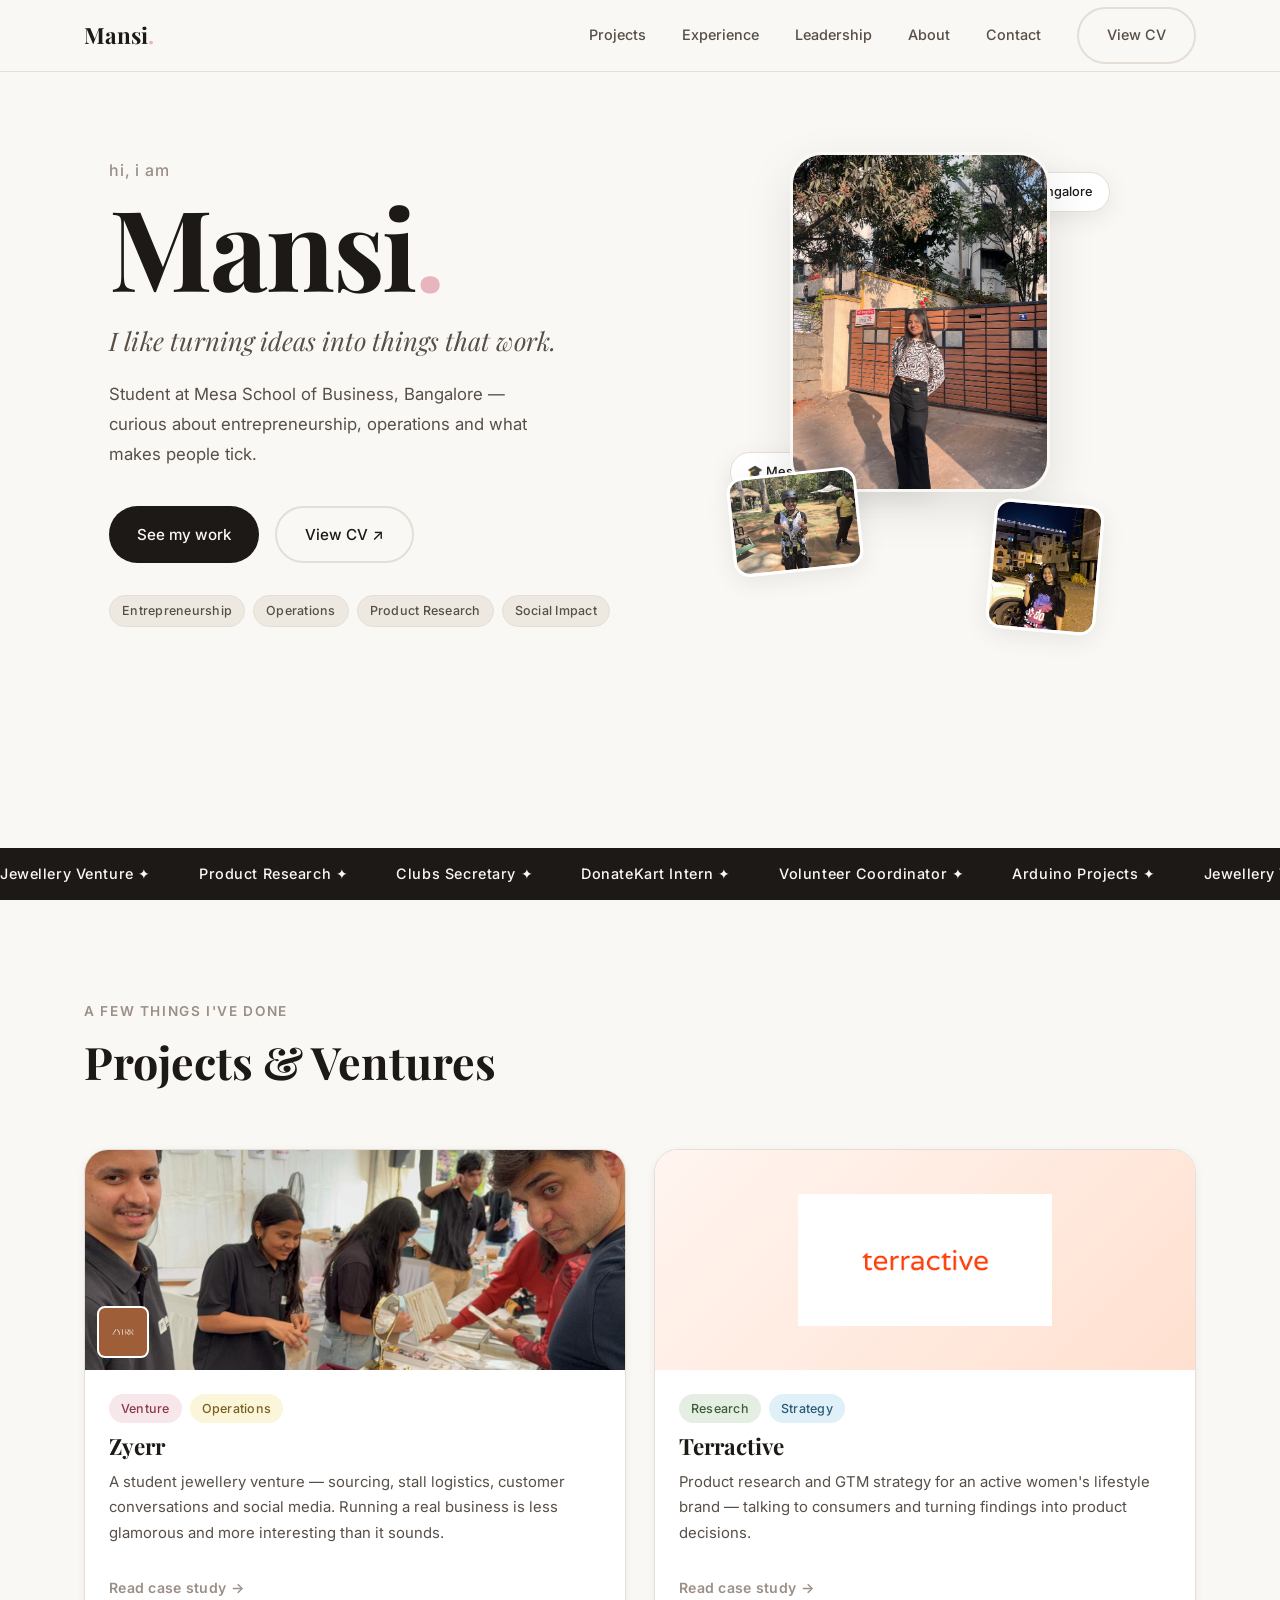
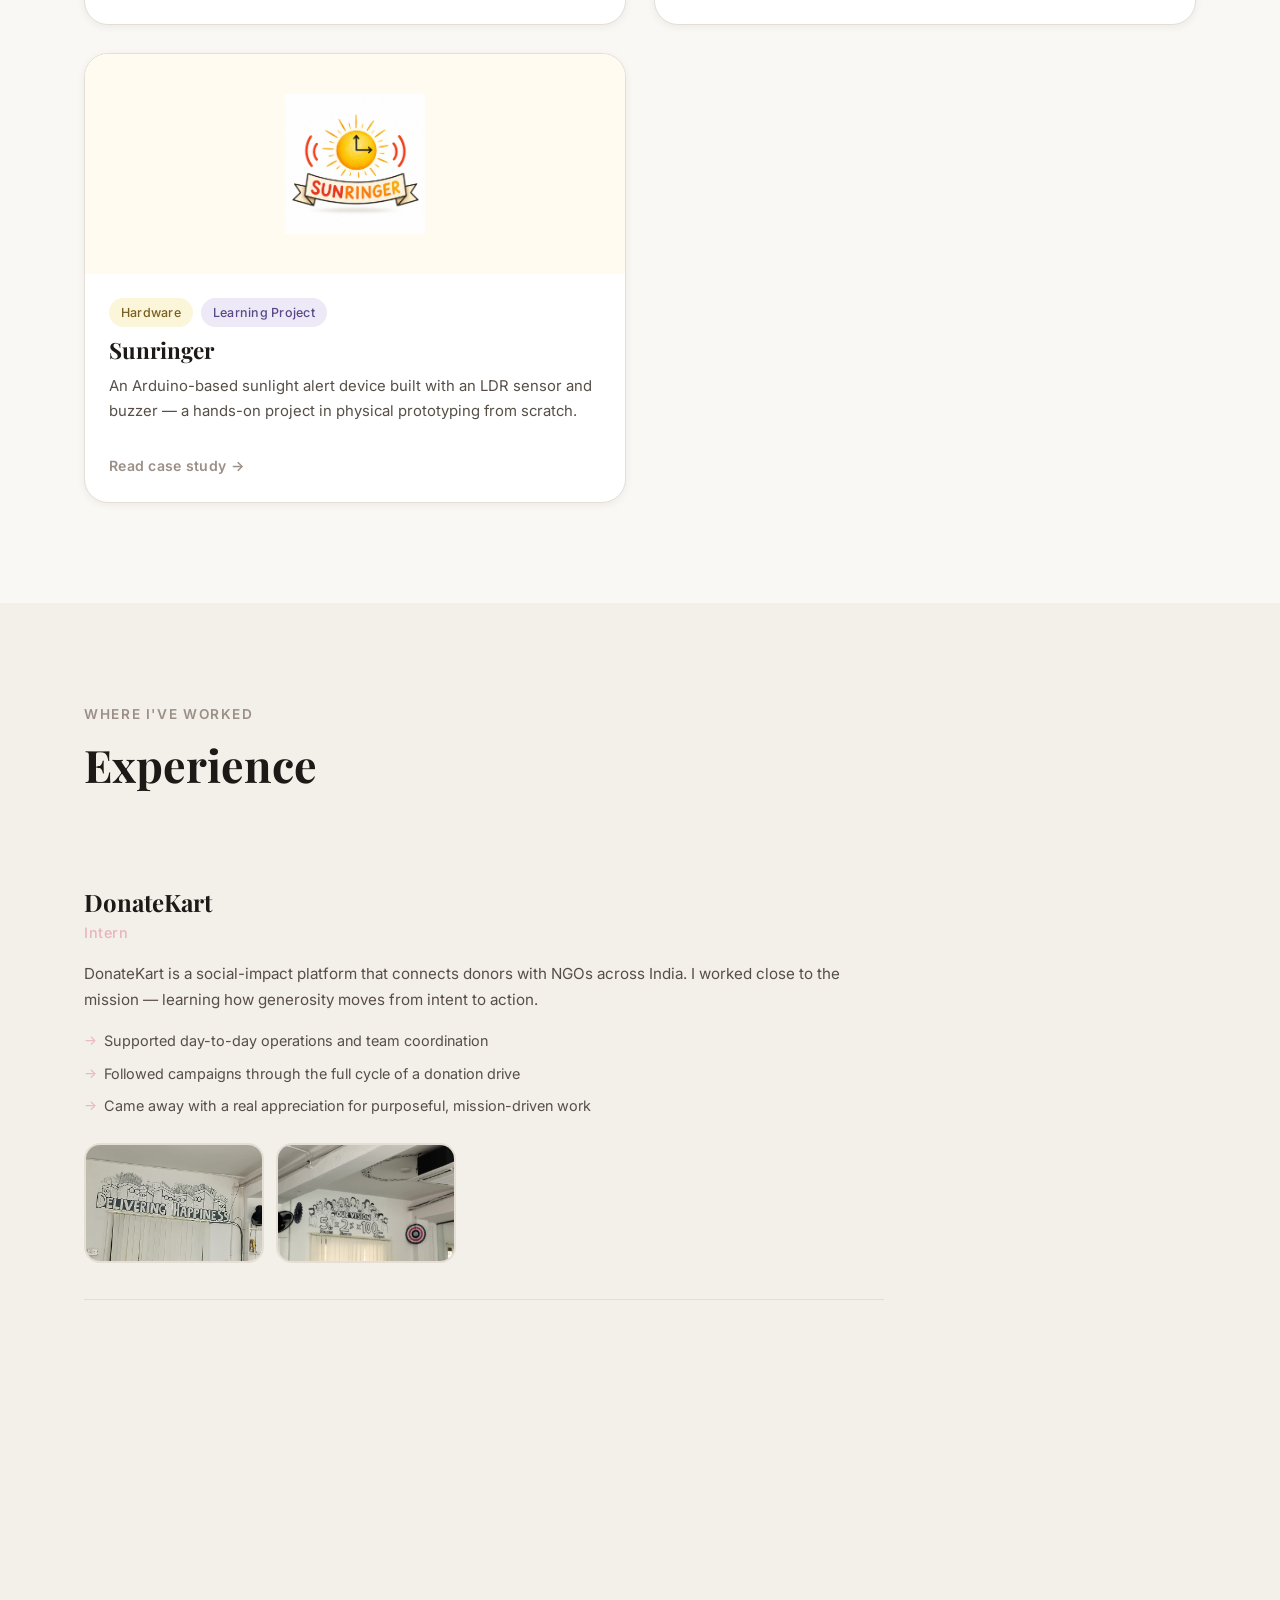
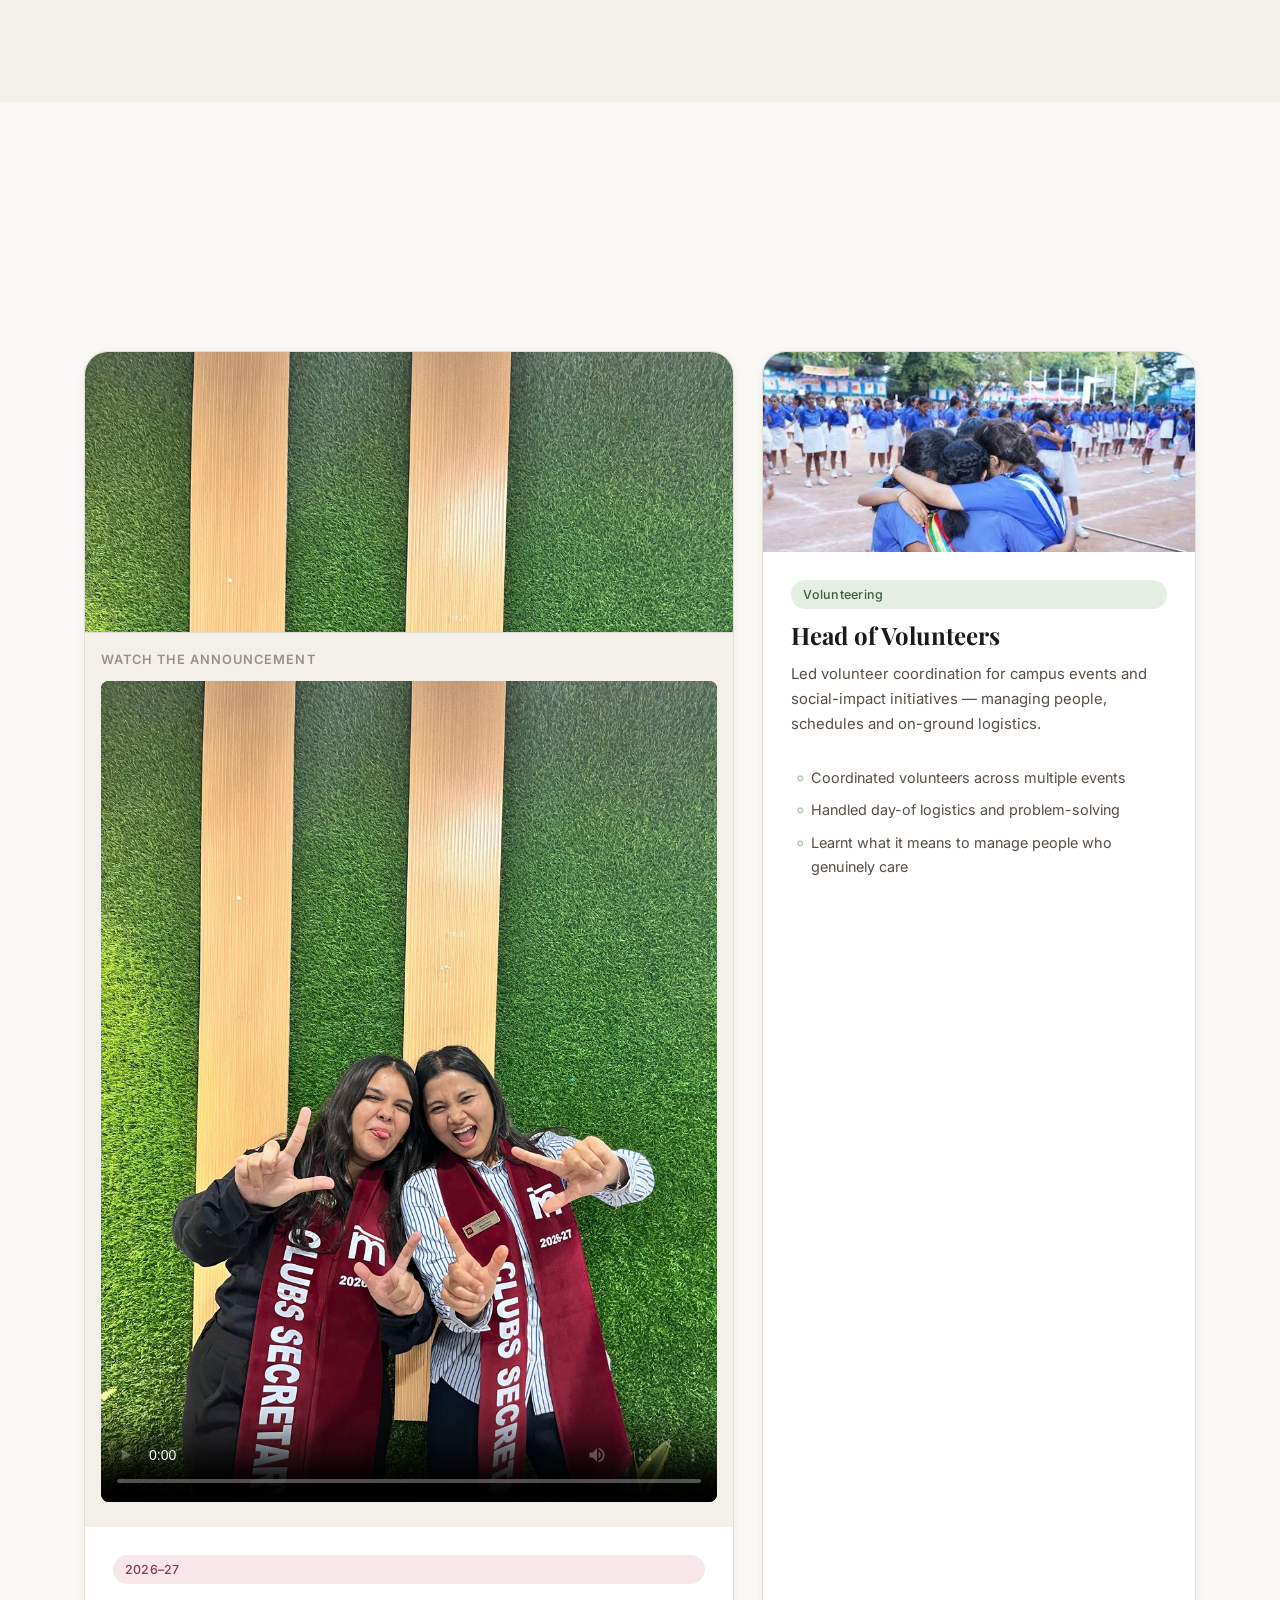
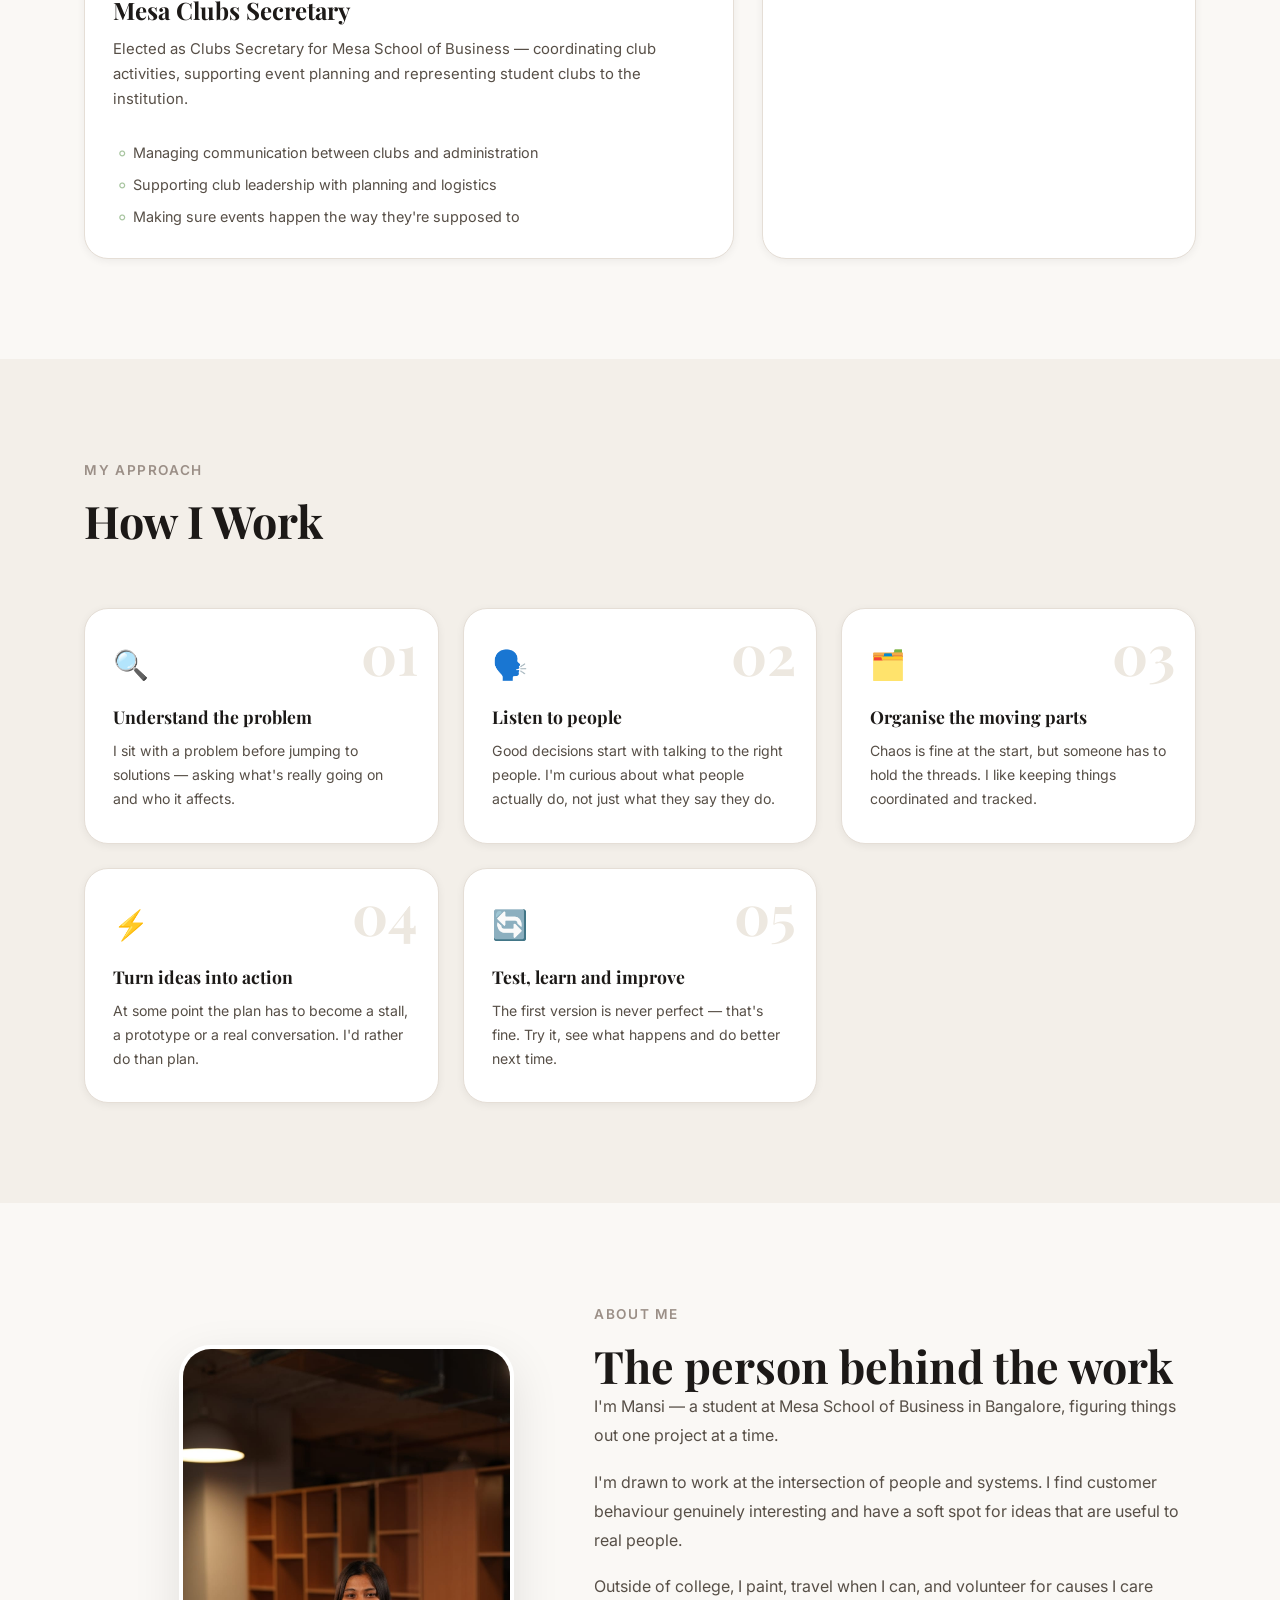
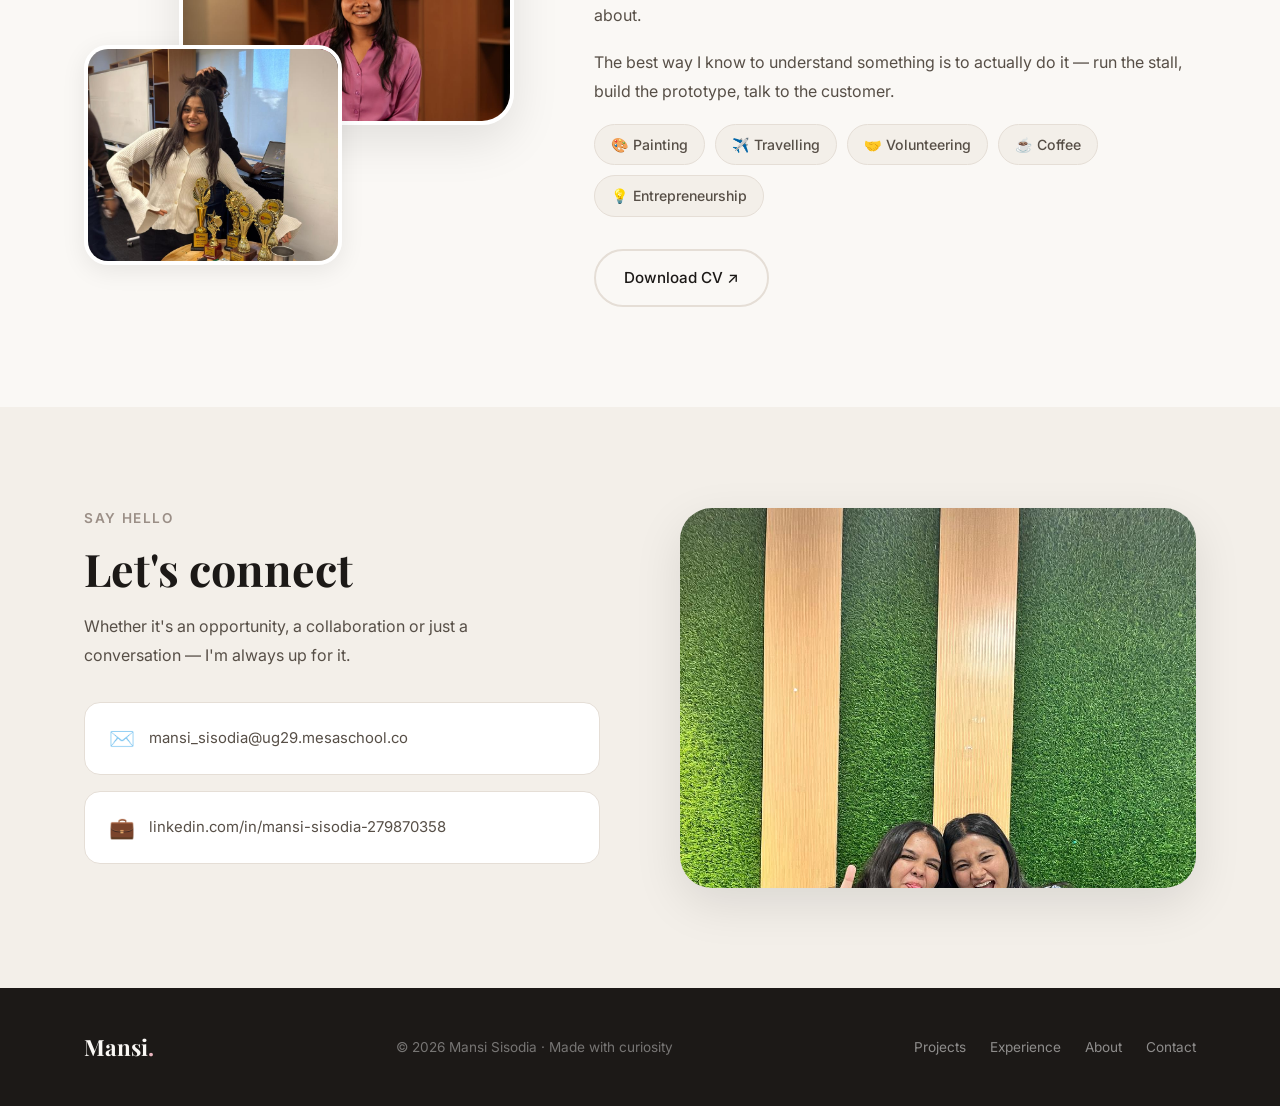
==== index.html @ 528bcb90 "Add files via upload" ====
<!DOCTYPE html>
<html lang="en">
<head>
  <meta charset="UTF-8" />
  <meta name="viewport" content="width=device-width, initial-scale=1.0" />
  <title>Mansi Sisodia — Portfolio</title>
  <meta name="description" content="Mansi Sisodia — student at MESA School of Business, Bangalore. Entrepreneurship, operations, people and learning by doing." />
  <link rel="preconnect" href="https://fonts.googleapis.com" />
  <link rel="preconnect" href="https://fonts.gstatic.com" crossorigin />
  <link href="https://fonts.googleapis.com/css2?family=Playfair+Display:ital,wght@0,400;0,600;0,700;1,400&family=Inter:wght@300;400;500;600&display=swap" rel="stylesheet" />
  <link rel="stylesheet" href="style.css" />
</head>
<body>

  <!-- ── NAV ── -->
  <header class="nav" id="nav">
    <div class="nav-inner">
      <a href="index.html" class="nav-logo">Mansi<span>.</span></a>
      <nav class="nav-links" id="navLinks">
        <a href="#projects">Projects</a>
        <a href="#experience">Experience</a>
        <a href="#leadership">Leadership</a>
        <a href="#about">About</a>
        <a href="#contact">Contact</a>
        <a href="cv/Mansi Sisodia_CV Final.pdf" target="_blank" class="btn btn-outline btn-sm-outline">View CV</a>
      </nav>
      <button class="hamburger" id="hamburger" aria-label="Toggle menu">
        <span></span><span></span><span></span>
      </button>
    </div>
  </header>

  <!-- ── HERO ── -->
  <section class="hero" id="home">
    <div class="hero-content">
      <div class="hero-text reveal">
        <p class="hero-greeting">hi, i am</p>
        <h1 class="hero-name">Mansi<span class="dot">.</span></h1>
        <p class="hero-tagline">I like turning ideas into things that work.</p>
        <p class="hero-intro">
          Student at Mesa School of Business, Bangalore — curious about entrepreneurship,
          operations and what makes people tick.
        </p>
        <div class="hero-cta">
          <a href="#projects" class="btn btn-primary">See my work</a>
          <a href="cv/Mansi Sisodia_CV Final.pdf" target="_blank" class="btn btn-outline">View CV ↗</a>
        </div>
        <div class="hero-tags">
          <span class="tag">Entrepreneurship</span>
          <span class="tag">Operations</span>
          <span class="tag">Product Research</span>
          <span class="tag">Social Impact</span>
        </div>
      </div>
      <div class="hero-visual reveal reveal-delay-1">
        <div class="hero-photo-cluster">
          <div class="photo-badge photo-badge-1">
            <span>📍</span> Bangalore
          </div>
          <div class="photo-badge photo-badge-2">
            <span>🎓</span> Mesa School of Business
          </div>
          <div class="photo-main">
            <img src="photos/WhatsApp Image 2026-10-23 at 06.08.39.jpeg" alt="Mansi Sisodia" />
          </div>
          <div class="photo-float photo-float-1">
            <img src="photos/myself 2.jpeg" alt="Mansi at an adventure activity" />
          </div>
          <div class="photo-float photo-float-2">
            <img src="photos/myself 3.jpeg" alt="Mansi" />
          </div>
        </div>
      </div>
    </div>

    <!-- scrolling ticker -->
    <div class="ticker-wrap">
      <div class="ticker">
        <span>Jewellery Venture ✦</span>
        <span>Product Research ✦</span>
        <span>Clubs Secretary ✦</span>
        <span>DonateKart Intern ✦</span>
        <span>Volunteer Coordinator ✦</span>
        <span>Arduino Projects ✦</span>
        <span>Jewellery Venture ✦</span>
        <span>Product Research ✦</span>
        <span>Clubs Secretary ✦</span>
        <span>DonateKart Intern ✦</span>
        <span>Volunteer Coordinator ✦</span>
        <span>Arduino Projects ✦</span>
      </div>
    </div>
  </section>

  <!-- ── PROJECTS ── -->
  <section class="section" id="projects">
    <div class="container">
      <div class="section-header reveal">
        <p class="section-label">a few things i've done</p>
        <h2 class="section-title">Projects & Ventures</h2>
      </div>

      <div class="projects-grid">

        <!-- Zyerr -->
        <a href="zyerr.html" class="project-card reveal" id="card-zyerr">
          <div class="project-card-image">
            <img src="photos/Zyerr 2.jpeg" alt="Customer browsing jewellery at the Zyerr stall" />
            <div class="project-logo">
              <img src="photos/Zyerr logo.jpeg" alt="Zyerr logo" />
            </div>
          </div>
          <div class="project-card-body">
            <div class="project-tag-row">
              <span class="tag tag-pink">Venture</span>
              <span class="tag tag-yellow">Operations</span>
            </div>
            <h3>Zyerr</h3>
            <p>A student jewellery venture — sourcing, stall logistics, customer conversations and social media. Running a real business is less glamorous and more interesting than it sounds.</p>
            <span class="project-link">Read case study →</span>
          </div>
        </a>

        <!-- Terractive -->
        <a href="terractive.html" class="project-card reveal reveal-delay-1" id="card-terractive">
          <div class="project-card-image project-card-image--color" style="background: linear-gradient(135deg, #fff5f0 0%, #ffe0d0 100%); display:flex; align-items:center; justify-content:center;">
            <img src="photos/terractive logo.png" alt="Terractive logo" style="object-fit:contain; padding:24px; max-height:180px;" />
          </div>
          <div class="project-card-body">
            <div class="project-tag-row">
              <span class="tag tag-green">Research</span>
              <span class="tag tag-blue">Strategy</span>
            </div>
            <h3>Terractive</h3>
            <p>Product research and GTM strategy for an active women's lifestyle brand — talking to consumers and turning findings into product decisions.</p>
            <span class="project-link">Read case study →</span>
          </div>
        </a>

        <!-- Sunringer -->
        <a href="sunringer.html" class="project-card reveal reveal-delay-2" id="card-sunringer">
          <div class="project-card-image" style="background:#fffbf0; display:flex; align-items:center; justify-content:center;">
            <img src="photos/sunringer 1.jpeg" alt="Sunringer logo" style="object-fit:contain; padding:20px; max-height:180px;" />
          </div>
          <div class="project-card-body">
            <div class="project-tag-row">
              <span class="tag tag-yellow">Hardware</span>
              <span class="tag tag-lavender">Learning Project</span>
            </div>
            <h3>Sunringer</h3>
            <p>An Arduino-based sunlight alert device built with an LDR sensor and buzzer — a hands-on project in physical prototyping from scratch.</p>
            <span class="project-link">Read case study →</span>
          </div>
        </a>

        <!-- Blue Tokai (hidden) -->
        <a href="bluetokai.html" class="project-card reveal reveal-delay-1" id="card-bluetokai" style="display:none;">
          <div class="project-card-image project-card-image--color" style="background: linear-gradient(135deg, #fdf6e3 0%, #e8d5b7 100%);">
            <div class="placeholder-visual">
              <div class="placeholder-icon">☕</div>
              <p>Blue Tokai</p>
            </div>
          </div>
          <div class="project-card-body">
            <div class="project-tag-row">
              <span class="tag tag-brown">Brand Research</span>
              <span class="tag tag-green">Wellness</span>
            </div>
            <h3>Blue Tokai</h3>
            <p>Consumer research exploring the intersection of fitness, wellness and coffee culture.</p>
            <span class="project-link">Read case study →</span>
          </div>
        </a>

      </div>
    </div>
  </section>

  <!-- ── EXPERIENCE ── -->
  <section class="section section-alt" id="experience">
    <div class="container">
      <div class="section-header reveal">
        <p class="section-label">where i've worked</p>
        <h2 class="section-title">Experience</h2>
      </div>

      <div class="experience-layout">
        <div class="experience-list">

          <!-- DonateKart -->
          <div class="exp-item reveal" id="exp-donatekart">
            <div class="exp-header">
              <div class="exp-org-info">
                <h3 class="exp-org">DonateKart</h3>
                <p class="exp-role">Intern</p>
              </div>
            </div>
            <div class="exp-body">
              <p>DonateKart is a social-impact platform that connects donors with NGOs across India. I worked close to the mission — learning how generosity moves from intent to action.</p>
              <ul class="exp-points">
                <li>Supported day-to-day operations and team coordination</li>
                <li>Followed campaigns through the full cycle of a donation drive</li>
                <li>Came away with a real appreciation for purposeful, mission-driven work</li>
              </ul>
            </div>
            <div class="exp-photos">
              <img src="photos/Doante kart 1.jpeg" alt="DonateKart office" />
              <img src="photos/Doante kart 2.jpeg" alt="DonateKart internship" />
            </div>
          </div>

          <!-- Anandhi / Volunteer -->
          <div class="exp-item reveal reveal-delay-1" id="exp-anandhi">
            <div class="exp-header">
              <div class="exp-org-info">
                <h3 class="exp-org">Anandhi School</h3>
                <p class="exp-role">Volunteer</p>
              </div>
            </div>
            <div class="exp-body">
              <p>Volunteered at a school working directly with children — running activities, building connections and seeing what community impact looks like on the ground.</p>
              <ul class="exp-points">
                <li>Ran hands-on activities and coordinated with students</li>
                <li>Practiced empathy and communication in a real setting</li>
                <li>Deepened my interest in social-impact work</li>
              </ul>
            </div>
          </div>

        </div>
      </div>
    </div>
  </section>

  <!-- ── LEADERSHIP ── -->
  <section class="section" id="leadership">
    <div class="container">
      <div class="section-header reveal">
        <p class="section-label">on campus</p>
        <h2 class="section-title">Leadership</h2>
      </div>

      <div class="leadership-grid">

        <!-- Clubs Secretary -->
        <div class="leadership-card leadership-card--featured reveal">
          <div class="leadership-card-media">
            <img src="photos/Club Secretary.jpeg" alt="Mansi wearing MESA Clubs Secretary 2026-27 sash" />
            <div class="leadership-video-wrap">
              <p class="leadership-video-label">Watch the announcement</p>
              <video controls poster="photos/Club Secretary.jpeg" id="clubSecretaryVideo">
                <source src="videos/club secretary.mp4" type="video/mp4" />
                Your browser does not support video playback.
              </video>
            </div>
          </div>
          <div class="leadership-card-body">
            <span class="tag tag-pink">2026–27</span>
            <h3>Mesa Clubs Secretary</h3>
            <p>Elected as Clubs Secretary for Mesa School of Business — coordinating club activities, supporting event planning and representing student clubs to the institution.</p>
            <ul class="leadership-points">
              <li>Managing communication between clubs and administration</li>
              <li>Supporting club leadership with planning and logistics</li>
              <li>Making sure events happen the way they're supposed to</li>
            </ul>
          </div>
        </div>

        <!-- Head of Volunteers -->
        <div class="leadership-card reveal reveal-delay-1">
          <div class="leadership-card-media leadership-card-media--small">
            <img src="photos/bghs.jpg" alt="School volunteer event" />
          </div>
          <div class="leadership-card-body">
            <span class="tag tag-green">Volunteering</span>
            <h3>Head of Volunteers</h3>
            <p>Led volunteer coordination for campus events and social-impact initiatives — managing people, schedules and on-ground logistics.</p>
            <ul class="leadership-points">
              <li>Coordinated volunteers across multiple events</li>
              <li>Handled day-of logistics and problem-solving</li>
              <li>Learnt what it means to manage people who genuinely care</li>
            </ul>
          </div>
        </div>

      </div>
    </div>
  </section>

  <!-- ── HOW I WORK ── -->
  <section class="section section-alt" id="how-i-work">
    <div class="container">
      <div class="section-header reveal">
        <p class="section-label">my approach</p>
        <h2 class="section-title">How I Work</h2>
      </div>

      <div class="how-grid">
        <div class="how-card reveal">
          <div class="how-number">01</div>
          <div class="how-icon">🔍</div>
          <h4>Understand the problem</h4>
          <p>I sit with a problem before jumping to solutions — asking what's really going on and who it affects.</p>
        </div>
        <div class="how-card reveal reveal-delay-1">
          <div class="how-number">02</div>
          <div class="how-icon">🗣️</div>
          <h4>Listen to people</h4>
          <p>Good decisions start with talking to the right people. I'm curious about what people actually do, not just what they say they do.</p>
        </div>
        <div class="how-card reveal reveal-delay-2">
          <div class="how-number">03</div>
          <div class="how-icon">🗂️</div>
          <h4>Organise the moving parts</h4>
          <p>Chaos is fine at the start, but someone has to hold the threads. I like keeping things coordinated and tracked.</p>
        </div>
        <div class="how-card reveal reveal-delay-1">
          <div class="how-number">04</div>
          <div class="how-icon">⚡</div>
          <h4>Turn ideas into action</h4>
          <p>At some point the plan has to become a stall, a prototype or a real conversation. I'd rather do than plan.</p>
        </div>
        <div class="how-card reveal reveal-delay-2">
          <div class="how-number">05</div>
          <div class="how-icon">🔄</div>
          <h4>Test, learn and improve</h4>
          <p>The first version is never perfect — that's fine. Try it, see what happens and do better next time.</p>
        </div>
      </div>
    </div>
  </section>

  <!-- ── ABOUT ── -->
  <section class="section" id="about">
    <div class="container">
      <div class="about-layout">
        <div class="about-photo-col reveal">
          <div class="about-photo-stack">
            <img src="photos/last photo.jpeg" alt="Mansi Sisodia" class="about-photo-main" />
            <img src="photos/behind the  work.jpeg" alt="Mansi with awards" class="about-photo-secondary" />
          </div>
        </div>
        <div class="about-text-col reveal reveal-delay-1">
          <p class="section-label">about me</p>
          <h2 class="section-title">The person behind the work</h2>
          <div class="about-body">
            <p>
              I'm Mansi — a student at Mesa School of Business in Bangalore, figuring things out one project at a time.
            </p>
            <p>
              I'm drawn to work at the intersection of people and systems. I find customer behaviour genuinely interesting and have a soft spot for ideas that are useful to real people.
            </p>
            <p>
              Outside of college, I paint, travel when I can, and volunteer for causes I care about.
            </p>
            <p>
              The best way I know to understand something is to actually do it — run the stall, build the prototype, talk to the customer.
            </p>
          </div>
          <div class="about-interests">
            <span class="interest-chip">🎨 Painting</span>
            <span class="interest-chip">✈️ Travelling</span>
            <span class="interest-chip">🤝 Volunteering</span>
            <span class="interest-chip">☕ Coffee</span>
            <span class="interest-chip">💡 Entrepreneurship</span>
          </div>
          <a href="cv/Mansi Sisodia_CV Final.pdf" target="_blank" class="btn btn-outline" style="margin-top:2rem;">Download CV ↗</a>
        </div>
      </div>
    </div>
  </section>

  <!-- ── CONTACT ── -->
  <section class="section section-alt" id="contact">
    <div class="container">
      <div class="contact-layout reveal">
        <div class="contact-text">
          <p class="section-label">say hello</p>
          <h2 class="section-title">Let's connect</h2>
          <p class="contact-desc">
            Whether it's an opportunity, a collaboration or just a conversation — I'm always up for it.
          </p>
          <div class="contact-links">
            <a href="mailto:mansi_sisodia@ug29.mesaschool.co" class="contact-link" id="contact-email">
              <span class="contact-link-icon">✉️</span>
              <span>mansi_sisodia@ug29.mesaschool.co</span>
            </a>
            <a href="https://www.linkedin.com/in/mansi-sisodia-279870358" target="_blank" class="contact-link" id="contact-linkedin">
              <span class="contact-link-icon">💼</span>
              <span>linkedin.com/in/mansi-sisodia-279870358</span>
            </a>
          </div>
        </div>
        <div class="contact-photo">
          <img src="photos/Club Secretary.jpeg" alt="Mansi — Mesa Clubs Secretary" />
        </div>
      </div>
    </div>
  </section>

  <!-- ── FOOTER ── -->
  <footer class="footer">
    <div class="container">
      <div class="footer-inner">
        <a href="#home" class="nav-logo">Mansi<span>.</span></a>
        <p class="footer-copy">© 2026 Mansi Sisodia · Made with curiosity</p>
        <nav class="footer-nav">
          <a href="#projects">Projects</a>
          <a href="#experience">Experience</a>
          <a href="#about">About</a>
          <a href="#contact">Contact</a>
        </nav>
      </div>
    </div>
  </footer>

  <script src="script.js"></script>
</body>
</html>
---- style.css ----
/* ──────────────────────────────────────────────
   MANSI SISODIA — PORTFOLIO
   Global Styles + Design System
   ────────────────────────────────────────────── */

/* Google Fonts: Playfair Display + Inter */
@import url('https://fonts.googleapis.com/css2?family=Playfair+Display:ital,wght@0,400;0,600;0,700;1,400&family=Inter:wght@300;400;500;600&display=swap');

/* ── DESIGN TOKENS ── */
:root {
  --ivory:        #FAF8F5;
  --ivory-dark:   #F3EFE9;
  --ivory-mid:    #EDE8E0;
  --pink:         #E8B4BE;
  --pink-light:   #F7E6EA;
  --lavender:     #C7BADD;
  --lavender-light: #EDE9F6;
  --yellow:       #E8D48B;
  --yellow-light: #FBF5D9;
  --sage:         #A8C5A0;
  --sage-light:   #E4EEE3;
  --powder:       #A8C8DD;
  --powder-light: #DFF0F8;
  --brown:        #B5896A;
  --brown-light:  #F0E4D8;

  --text-primary:  #1C1917;
  --text-secondary:#574F47;
  --text-muted:    #9B8F87;
  --border:        #E5DED6;

  --shadow-sm: 0 2px 8px rgba(0,0,0,0.06);
  --shadow-md: 0 6px 24px rgba(0,0,0,0.08);
  --shadow-lg: 0 16px 48px rgba(0,0,0,0.10);

  --radius-sm: 8px;
  --radius-md: 16px;
  --radius-lg: 24px;
  --radius-xl: 32px;

  --transition: 0.3s cubic-bezier(0.4, 0, 0.2, 1);
  --nav-height: 72px;
}

/* ── RESET ── */
*, *::before, *::after { box-sizing: border-box; margin: 0; padding: 0; }

html {
  scroll-behavior: smooth;
  font-size: 16px;
}

body {
  font-family: 'Inter', -apple-system, BlinkMacSystemFont, sans-serif;
  background: var(--ivory);
  color: var(--text-primary);
  line-height: 1.7;
  overflow-x: hidden;
}

img {
  display: block;
  max-width: 100%;
  height: auto;
}

a { text-decoration: none; color: inherit; }
ul { list-style: none; }

/* ── TYPOGRAPHY ── */
h1, h2, h3, h4 {
  font-family: 'Playfair Display', Georgia, serif;
  line-height: 1.2;
  font-weight: 700;
}

h1 { font-size: clamp(2.8rem, 7vw, 5.5rem); }
h2 { font-size: clamp(2rem, 4vw, 3rem); }
h3 { font-size: clamp(1.3rem, 2.5vw, 1.7rem); }
h4 { font-size: 1.1rem; }

p { margin-bottom: 1rem; }
p:last-child { margin-bottom: 0; }

/* ── LAYOUT ── */
.container {
  max-width: 1160px;
  margin: 0 auto;
  padding: 0 24px;
}

.section {
  padding: 100px 0;
}

.section-alt {
  background: var(--ivory-dark);
}

.section-header {
  margin-bottom: 60px;
}

.section-label {
  font-size: 0.85rem;
  font-weight: 600;
  letter-spacing: 0.12em;
  text-transform: uppercase;
  color: var(--text-muted);
  margin-bottom: 12px;
}

.section-title {
  font-family: 'Playfair Display', serif;
  font-size: clamp(2rem, 4vw, 2.8rem);
  color: var(--text-primary);
}

/* ── BUTTONS ── */
.btn {
  display: inline-flex;
  align-items: center;
  gap: 8px;
  padding: 14px 28px;
  border-radius: 40px;
  font-size: 0.95rem;
  font-weight: 500;
  font-family: 'Inter', sans-serif;
  cursor: pointer;
  border: none;
  transition: var(--transition);
  white-space: nowrap;
}

.btn-primary {
  background: var(--text-primary);
  color: var(--ivory);
}
.btn-primary:hover {
  background: var(--text-secondary);
  transform: translateY(-2px);
  box-shadow: var(--shadow-md);
}

.btn-outline {
  background: transparent;
  color: var(--text-primary);
  border: 2px solid var(--border);
}
.btn-outline:hover {
  border-color: var(--text-primary);
  transform: translateY(-2px);
  box-shadow: var(--shadow-sm);
}

.btn-sm {
  padding: 8px 20px;
  font-size: 0.875rem;
  border-radius: 20px;
  background: var(--text-primary);
  color: var(--ivory);
}
.btn-sm:hover {
  background: var(--text-secondary);
}

/* ── TAGS / CHIPS ── */
.tag {
  display: inline-block;
  padding: 4px 12px;
  border-radius: 20px;
  font-size: 0.78rem;
  font-weight: 500;
  letter-spacing: 0.02em;
}

.tag-pink     { background: var(--pink-light); color: #8B3A4A; }
.tag-lavender { background: var(--lavender-light); color: #5A4888; }
.tag-yellow   { background: var(--yellow-light); color: #7A6020; }
.tag-sage, .tag-green { background: var(--sage-light); color: #3A6035; }
.tag-blue     { background: var(--powder-light); color: #2A5A75; }
.tag-brown    { background: var(--brown-light); color: #6B4020; }

/* ── NAV ── */
.nav {
  position: fixed;
  top: 0; left: 0; right: 0;
  z-index: 100;
  height: var(--nav-height);
  background: rgba(250, 248, 245, 0.88);
  backdrop-filter: blur(12px);
  -webkit-backdrop-filter: blur(12px);
  border-bottom: 1px solid var(--border);
  transition: var(--transition);
}

.nav.scrolled {
  box-shadow: var(--shadow-sm);
}

.nav-inner {
  max-width: 1160px;
  margin: 0 auto;
  padding: 0 24px;
  height: 100%;
  display: flex;
  align-items: center;
  justify-content: space-between;
}

.nav-logo {
  font-family: 'Playfair Display', serif;
  font-size: 1.4rem;
  font-weight: 700;
  color: var(--text-primary);
}
.nav-logo span { color: var(--pink); }

.nav-links {
  display: flex;
  align-items: center;
  gap: 36px;
}

.nav-links a {
  font-size: 0.9rem;
  font-weight: 500;
  color: var(--text-secondary);
  transition: var(--transition);
  position: relative;
}
.nav-links a:not(.btn):hover {
  color: var(--text-primary);
}
.nav-links a:not(.btn)::after {
  content: '';
  position: absolute;
  bottom: -3px; left: 0; right: 0;
  height: 2px;
  background: var(--pink);
  transform: scaleX(0);
  transition: var(--transition);
}
.nav-links a:not(.btn):hover::after { transform: scaleX(1); }

.hamburger {
  display: none;
  flex-direction: column;
  gap: 5px;
  background: none;
  border: none;
  cursor: pointer;
  padding: 6px;
}
.hamburger span {
  display: block;
  width: 24px;
  height: 2px;
  background: var(--text-primary);
  border-radius: 2px;
  transition: var(--transition);
}
.hamburger.open span:nth-child(1) { transform: translateY(7px) rotate(45deg); }
.hamburger.open span:nth-child(2) { opacity: 0; }
.hamburger.open span:nth-child(3) { transform: translateY(-7px) rotate(-45deg); }

/* ── HERO ── */
.hero {
  min-height: 100vh;
  padding-top: var(--nav-height);
  display: flex;
  flex-direction: column;
  justify-content: center;
  position: relative;
}

.hero-content {
  max-width: 1160px;
  margin: 0 auto;
  padding: 80px 24px 40px;
  display: grid;
  grid-template-columns: 1fr 1fr;
  gap: 60px;
  align-items: center;
}

.hero-greeting {
  font-size: 1rem;
  font-weight: 500;
  color: var(--text-muted);
  margin-bottom: 8px;
  letter-spacing: 0.05em;
}

.hero-name {
  font-family: 'Playfair Display', serif;
  font-size: clamp(3.5rem, 9vw, 7rem);
  line-height: 0.95;
  font-weight: 700;
  letter-spacing: -0.02em;
  margin-bottom: 24px;
}
.hero-name .dot { color: var(--pink); }

.hero-tagline {
  font-family: 'Playfair Display', serif;
  font-style: italic;
  font-size: clamp(1.2rem, 2.5vw, 1.6rem);
  color: var(--text-secondary);
  margin-bottom: 20px;
  line-height: 1.4;
}

.hero-intro {
  font-size: 1.05rem;
  color: var(--text-secondary);
  margin-bottom: 36px;
  max-width: 420px;
  line-height: 1.8;
}

.hero-cta {
  display: flex;
  gap: 16px;
  flex-wrap: wrap;
  margin-bottom: 32px;
}

.hero-tags {
  display: flex;
  flex-wrap: wrap;
  gap: 8px;
}

.hero-tags .tag {
  background: var(--ivory-mid);
  color: var(--text-secondary);
  border: 1px solid var(--border);
}

/* ── HERO VISUAL ── */
.hero-visual {
  position: relative;
  display: flex;
  justify-content: center;
}

.hero-photo-cluster {
  position: relative;
  width: 380px;
  height: 480px;
}

.photo-main {
  position: absolute;
  top: 0; left: 50%; transform: translateX(-50%);
  width: 260px;
  height: 340px;
  border-radius: var(--radius-xl);
  overflow: hidden;
  box-shadow: var(--shadow-lg);
  border: 3px solid var(--ivory);
}
.photo-main img {
  width: 100%; height: 100%;
  object-fit: cover;
  object-position: top center;
}

.photo-badge {
  position: absolute;
  background: white;
  border-radius: 40px;
  padding: 8px 16px;
  font-size: 0.8rem;
  font-weight: 500;
  box-shadow: var(--shadow-md);
  border: 1px solid var(--border);
  white-space: nowrap;
  animation: float 4s ease-in-out infinite;
}
.photo-badge-1 { top: 20px; right: 0; animation-delay: 0s; }
.photo-badge-2 { bottom: 140px; left: 0; animation-delay: 1.5s; }

.photo-float {
  position: absolute;
  border-radius: var(--radius-md);
  overflow: hidden;
  box-shadow: var(--shadow-md);
  border: 3px solid white;
  animation: float 5s ease-in-out infinite;
}
.photo-float img { width: 100%; height: 100%; object-fit: cover; }

.photo-float-1 {
  width: 130px; height: 100px;
  bottom: 60px; left: 0;
  transform: rotate(-6deg);
  animation-delay: 0.8s;
}
.photo-float-2 {
  width: 110px; height: 130px;
  bottom: 0; right: 10px;
  transform: rotate(5deg);
  animation-delay: 2s;
}

@keyframes float {
  0%, 100% { transform: translateY(0) rotate(var(--rot, 0deg)); }
  50%       { transform: translateY(-10px) rotate(var(--rot, 0deg)); }
}

.photo-float-1 { --rot: -6deg; }
.photo-float-2 { --rot: 5deg; }

/* ── TICKER ── */
.ticker-wrap {
  width: 100%;
  overflow: hidden;
  background: var(--text-primary);
  padding: 14px 0;
  margin-top: auto;
}
.ticker {
  display: flex;
  gap: 48px;
  width: max-content;
  animation: ticker 30s linear infinite;
}
.ticker span {
  color: var(--ivory);
  font-size: 0.9rem;
  font-weight: 500;
  letter-spacing: 0.04em;
  white-space: nowrap;
}

@keyframes ticker {
  from { transform: translateX(0); }
  to   { transform: translateX(-50%); }
}

/* ── PROJECTS ── */
.projects-grid {
  display: grid;
  grid-template-columns: repeat(2, 1fr);
  gap: 28px;
}

.project-card {
  background: white;
  border-radius: var(--radius-lg);
  overflow: hidden;
  border: 1px solid var(--border);
  transition: var(--transition);
  cursor: pointer;
  display: flex;
  flex-direction: column;
  box-shadow: var(--shadow-sm);
}
.project-card:hover {
  transform: translateY(-6px);
  box-shadow: var(--shadow-lg);
  border-color: var(--pink-light);
}

.project-card-image {
  position: relative;
  height: 220px;
  overflow: hidden;
  background: var(--ivory-mid);
}
.project-card-image img {
  width: 100%; height: 100%;
  object-fit: cover;
  transition: transform 0.6s cubic-bezier(0.4,0,0.2,1);
}
.project-card:hover .project-card-image img {
  transform: scale(1.04);
}

.project-card-image--placeholder {
  display: flex;
  align-items: center;
  justify-content: center;
}

.placeholder-visual {
  text-align: center;
  color: var(--text-muted);
}
.placeholder-icon { font-size: 3rem; margin-bottom: 8px; }
.placeholder-visual p { font-weight: 500; font-size: 0.9rem; }

.project-logo {
  position: absolute;
  bottom: 12px; left: 12px;
  width: 52px; height: 52px;
  border-radius: var(--radius-sm);
  overflow: hidden;
  background: white;
  box-shadow: var(--shadow-md);
  border: 2px solid white;
  display: flex; align-items: center; justify-content: center;
}
.project-logo img { width: 100%; height: 100%; object-fit: contain; }

.project-card-body {
  padding: 24px;
  flex: 1;
  display: flex;
  flex-direction: column;
  gap: 10px;
}

.project-tag-row {
  display: flex;
  gap: 8px;
  flex-wrap: wrap;
}

.project-card-body h3 {
  font-family: 'Playfair Display', serif;
  font-size: 1.4rem;
  color: var(--text-primary);
}

.project-card-body p {
  font-size: 0.93rem;
  color: var(--text-secondary);
  line-height: 1.7;
  flex: 1;
}

.project-link {
  font-size: 0.88rem;
  font-weight: 600;
  color: var(--text-muted);
  letter-spacing: 0.02em;
  transition: var(--transition);
  margin-top: 4px;
}
.project-card:hover .project-link {
  color: var(--text-primary);
}

/* ── EXPERIENCE ── */
.experience-layout {
  max-width: 800px;
}

.exp-item {
  padding: 36px 0;
  border-bottom: 1px solid var(--border);
}
.exp-item:last-child { border-bottom: none; }

.exp-header {
  display: flex;
  justify-content: space-between;
  align-items: flex-start;
  margin-bottom: 16px;
  gap: 16px;
}

.exp-org {
  font-family: 'Playfair Display', serif;
  font-size: 1.5rem;
  color: var(--text-primary);
  margin-bottom: 4px;
}

.exp-role {
  font-size: 0.9rem;
  font-weight: 500;
  color: var(--pink);
  letter-spacing: 0.04em;
}

.exp-date {
  font-size: 0.85rem;
  color: var(--text-muted);
  white-space: nowrap;
  font-weight: 500;
  padding: 4px 12px;
  border-radius: 20px;
  background: var(--ivory-mid);
  margin-top: 4px;
}

.exp-body p {
  color: var(--text-secondary);
  font-size: 0.95rem;
  margin-bottom: 16px;
}

.exp-points {
  margin-left: 0;
  display: flex;
  flex-direction: column;
  gap: 8px;
}
.exp-points li {
  font-size: 0.9rem;
  color: var(--text-secondary);
  padding-left: 20px;
  position: relative;
}
.exp-points li::before {
  content: '→';
  position: absolute;
  left: 0;
  color: var(--pink);
  font-size: 0.85rem;
}

.exp-photos {
  display: flex;
  gap: 12px;
  margin-top: 24px;
}
.exp-photos img {
  width: 180px;
  height: 120px;
  object-fit: cover;
  border-radius: var(--radius-md);
  border: 2px solid var(--border);
}

/* ── LEADERSHIP ── */
.leadership-grid {
  display: grid;
  grid-template-columns: 1.5fr 1fr;
  gap: 28px;
}

.leadership-card {
  background: white;
  border-radius: var(--radius-lg);
  border: 1px solid var(--border);
  overflow: hidden;
  box-shadow: var(--shadow-sm);
}

.leadership-card--featured {
  display: grid;
  grid-column: 1;
}

.leadership-card-media {
  position: relative;
}
.leadership-card-media img {
  width: 100%;
  height: 280px;
  object-fit: cover;
  object-position: top;
}

.leadership-video-wrap {
  padding: 16px;
  background: var(--ivory-dark);
  border-top: 1px solid var(--border);
}
.leadership-video-label {
  font-size: 0.8rem;
  font-weight: 600;
  text-transform: uppercase;
  letter-spacing: 0.08em;
  color: var(--text-muted);
  margin-bottom: 10px;
}
.leadership-video-wrap video {
  width: 100%;
  border-radius: var(--radius-sm);
  background: black;
}

.leadership-card-media--small img {
  height: 200px;
}

.leadership-card-body {
  padding: 28px;
  display: flex;
  flex-direction: column;
  gap: 12px;
}
.leadership-card-body h3 {
  font-family: 'Playfair Display', serif;
  font-size: 1.5rem;
}
.leadership-card-body p {
  font-size: 0.93rem;
  color: var(--text-secondary);
  line-height: 1.7;
}

.leadership-points {
  display: flex;
  flex-direction: column;
  gap: 8px;
}
.leadership-points li {
  font-size: 0.9rem;
  color: var(--text-secondary);
  padding-left: 20px;
  position: relative;
}
.leadership-points li::before {
  content: '◦';
  position: absolute;
  left: 4px;
  color: var(--sage);
  font-size: 1.2rem;
  line-height: 1.2;
}

/* ── HOW I WORK ── */
.how-grid {
  display: grid;
  grid-template-columns: repeat(3, 1fr);
  gap: 24px;
}

/* Center the last two items if they fall in a row by themselves */
.how-grid .how-card:nth-child(4),
.how-grid .how-card:nth-child(5) {
  /* handled naturally by grid auto-placement */
}

.how-card {
  background: white;
  border-radius: var(--radius-lg);
  padding: 32px 28px;
  border: 1px solid var(--border);
  box-shadow: var(--shadow-sm);
  transition: var(--transition);
  position: relative;
  overflow: hidden;
}
.how-card:hover {
  transform: translateY(-4px);
  box-shadow: var(--shadow-md);
}

.how-number {
  font-family: 'Playfair Display', serif;
  font-size: 3.5rem;
  font-weight: 700;
  color: var(--ivory-mid);
  position: absolute;
  top: 16px; right: 20px;
  line-height: 1;
}

.how-icon { font-size: 1.8rem; margin-bottom: 16px; }

.how-card h4 {
  font-family: 'Playfair Display', serif;
  font-size: 1.1rem;
  margin-bottom: 12px;
  color: var(--text-primary);
}

.how-card p {
  font-size: 0.88rem;
  color: var(--text-secondary);
  line-height: 1.7;
}

/* ── ABOUT ── */
.about-layout {
  display: grid;
  grid-template-columns: 1fr 1.4fr;
  gap: 80px;
  align-items: center;
}

.about-photo-stack {
  position: relative;
  height: 520px;
}

.about-photo-main {
  position: absolute;
  top: 0; right: 0;
  width: 78%;
  height: 380px;
  object-fit: cover;
  object-position: top center;
  border-radius: var(--radius-xl);
  box-shadow: var(--shadow-lg);
  border: 4px solid white;
}

.about-photo-secondary {
  position: absolute;
  bottom: 0; left: 0;
  width: 60%;
  height: 220px;
  object-fit: cover;
  border-radius: var(--radius-lg);
  box-shadow: var(--shadow-md);
  border: 4px solid white;
}

.about-body p {
  font-size: 1rem;
  color: var(--text-secondary);
  line-height: 1.8;
  margin-bottom: 18px;
}

.about-interests {
  display: flex;
  flex-wrap: wrap;
  gap: 10px;
  margin-top: 8px;
}

.interest-chip {
  background: var(--ivory-dark);
  border: 1px solid var(--border);
  padding: 8px 16px;
  border-radius: 40px;
  font-size: 0.88rem;
  font-weight: 500;
  color: var(--text-secondary);
  transition: var(--transition);
}
.interest-chip:hover {
  background: var(--pink-light);
  border-color: var(--pink);
}

/* ── CONTACT ── */
.contact-layout {
  display: grid;
  grid-template-columns: 1fr 1fr;
  gap: 80px;
  align-items: center;
}

.contact-desc {
  font-size: 1rem;
  color: var(--text-secondary);
  margin: 16px 0 32px;
  max-width: 400px;
  line-height: 1.8;
}

.contact-links {
  display: flex;
  flex-direction: column;
  gap: 16px;
  margin-bottom: 24px;
}

.contact-link {
  display: flex;
  align-items: center;
  gap: 14px;
  padding: 18px 24px;
  background: white;
  border-radius: var(--radius-md);
  border: 1px solid var(--border);
  transition: var(--transition);
  font-size: 0.93rem;
  color: var(--text-secondary);
}
.contact-link:hover {
  border-color: var(--pink);
  transform: translateX(4px);
  box-shadow: var(--shadow-sm);
}
.contact-link em {
  color: var(--text-muted);
  font-style: italic;
  font-size: 0.82rem;
}

.contact-link-icon { font-size: 1.3rem; }

.contact-note {
  font-size: 0.82rem;
  color: var(--text-muted);
  background: var(--yellow-light);
  padding: 12px 16px;
  border-radius: var(--radius-sm);
  border: 1px solid var(--yellow);
}
.contact-note code {
  font-family: monospace;
  background: rgba(0,0,0,0.05);
  padding: 1px 5px;
  border-radius: 4px;
}

.contact-photo img {
  width: 100%;
  height: 380px;
  object-fit: cover;
  object-position: top;
  border-radius: var(--radius-xl);
  box-shadow: var(--shadow-lg);
}

/* ── FOOTER ── */
.footer {
  background: var(--text-primary);
  padding: 40px 0;
}
.footer-inner {
  display: flex;
  align-items: center;
  justify-content: space-between;
  flex-wrap: wrap;
  gap: 16px;
}
.footer .nav-logo { color: var(--ivory); }
.footer .nav-logo span { color: var(--pink); }
.footer-copy {
  font-size: 0.85rem;
  color: rgba(255,255,255,0.4);
  margin: 0;
}
.footer-nav {
  display: flex;
  gap: 24px;
}
.footer-nav a {
  font-size: 0.85rem;
  color: rgba(255,255,255,0.5);
  transition: var(--transition);
}
.footer-nav a:hover { color: var(--ivory); }

/* ── SCROLL REVEAL ── */
.reveal {
  opacity: 0;
  transform: translateY(32px);
  transition: opacity 0.7s ease, transform 0.7s ease;
}
.reveal.visible {
  opacity: 1;
  transform: translateY(0);
}
.reveal-delay-1 { transition-delay: 0.12s; }
.reveal-delay-2 { transition-delay: 0.24s; }
.reveal-delay-3 { transition-delay: 0.36s; }

/* ── CASE STUDY PAGES ── */
.case-hero {
  padding-top: calc(var(--nav-height) + 60px);
  padding-bottom: 60px;
  background: var(--ivory-dark);
  border-bottom: 1px solid var(--border);
}

.case-hero-inner {
  max-width: 1160px;
  margin: 0 auto;
  padding: 0 24px;
}

.case-back {
  display: inline-flex;
  align-items: center;
  gap: 8px;
  font-size: 0.88rem;
  font-weight: 500;
  color: var(--text-muted);
  margin-bottom: 32px;
  transition: var(--transition);
}
.case-back:hover {
  color: var(--text-primary);
  transform: translateX(-4px);
}

.case-hero-meta {
  display: flex;
  gap: 10px;
  flex-wrap: wrap;
  margin-bottom: 24px;
}

.case-hero-title {
  font-family: 'Playfair Display', serif;
  font-size: clamp(2.5rem, 6vw, 4.5rem);
  line-height: 1.1;
  color: var(--text-primary);
  margin-bottom: 24px;
}

.case-hero-subtitle {
  font-size: 1.15rem;
  color: var(--text-secondary);
  max-width: 680px;
  line-height: 1.8;
}

.case-hero-image {
  width: 100%;
  margin-top: 48px;
  border-radius: var(--radius-xl);
  overflow: hidden;
  height: 420px;
  box-shadow: var(--shadow-lg);
}
.case-hero-image img {
  width: 100%; height: 100%;
  object-fit: cover;
  object-position: center;
}

/* Case study body */
.case-body {
  max-width: 1160px;
  margin: 0 auto;
  padding: 0 24px;
  display: grid;
  grid-template-columns: 700px 1fr;
  gap: 80px;
  padding-top: 80px;
  padding-bottom: 100px;
  align-items: start;
}

.case-main h2 {
  font-family: 'Playfair Display', serif;
  font-size: 1.8rem;
  margin-bottom: 16px;
  margin-top: 48px;
  color: var(--text-primary);
}
.case-main h2:first-child { margin-top: 0; }

.case-main p {
  font-size: 1rem;
  color: var(--text-secondary);
  line-height: 1.85;
  margin-bottom: 18px;
}

.case-main ul {
  margin-left: 0;
  margin-bottom: 18px;
  display: flex;
  flex-direction: column;
  gap: 10px;
}
.case-main ul li {
  font-size: 0.95rem;
  color: var(--text-secondary);
  padding-left: 22px;
  position: relative;
  line-height: 1.7;
}
.case-main ul li::before {
  content: '→';
  position: absolute;
  left: 0;
  color: var(--pink);
}

.case-images {
  display: grid;
  gap: 16px;
  margin: 36px 0;
}
.case-images img {
  width: 100%;
  border-radius: var(--radius-lg);
  box-shadow: var(--shadow-md);
}
.case-images-2col { grid-template-columns: 1fr 1fr; }

.case-sidebar {
  position: sticky;
  top: calc(var(--nav-height) + 32px);
  display: flex;
  flex-direction: column;
  gap: 20px;
}

.case-sidebar-card {
  background: white;
  border-radius: var(--radius-lg);
  padding: 24px;
  border: 1px solid var(--border);
  box-shadow: var(--shadow-sm);
}

.case-sidebar-card h4 {
  font-family: 'Playfair Display', serif;
  font-size: 0.95rem;
  color: var(--text-muted);
  text-transform: uppercase;
  letter-spacing: 0.08em;
  margin-bottom: 12px;
}

.case-sidebar-card p {
  font-size: 0.9rem;
  color: var(--text-secondary);
  line-height: 1.6;
}

.case-sidebar-card .tag { margin: 4px 2px; }

.case-doc-link {
  display: flex;
  align-items: center;
  gap: 12px;
  padding: 16px;
  background: var(--ivory-dark);
  border-radius: var(--radius-md);
  border: 1px solid var(--border);
  font-size: 0.9rem;
  font-weight: 500;
  color: var(--text-primary);
  transition: var(--transition);
  margin-top: 8px;
}
.case-doc-link:hover {
  background: var(--pink-light);
  border-color: var(--pink);
}
.case-doc-link .doc-icon { font-size: 1.4rem; }

.callout {
  background: var(--yellow-light);
  border: 1px solid var(--yellow);
  border-radius: var(--radius-md);
  padding: 20px 24px;
  margin: 24px 0;
}
.callout p {
  font-size: 0.93rem;
  color: #5a4a10;
  margin: 0;
  line-height: 1.7;
}

/* ── RESPONSIVE ── */
@media (max-width: 1000px) {
  .case-body {
    grid-template-columns: 1fr;
    gap: 48px;
  }
  .case-sidebar {
    position: static;
    display: grid;
    grid-template-columns: repeat(2, 1fr);
    gap: 16px;
  }
  .leadership-grid {
    grid-template-columns: 1fr;
  }
  .how-grid {
    grid-template-columns: repeat(2, 1fr);
  }
}

@media (max-width: 768px) {
  :root { --nav-height: 64px; }
  .section { padding: 72px 0; }

  .nav-links {
    display: none;
    position: fixed;
    top: var(--nav-height);
    left: 0; right: 0;
    background: var(--ivory);
    border-top: 1px solid var(--border);
    flex-direction: column;
    padding: 24px;
    gap: 20px;
    box-shadow: var(--shadow-md);
  }
  .nav-links.open { display: flex; }
  .hamburger { display: flex; }

  .hero-content {
    grid-template-columns: 1fr;
    padding-top: 56px;
    gap: 40px;
    text-align: center;
  }
  .hero-intro { max-width: 100%; }
  .hero-cta { justify-content: center; }
  .hero-tags { justify-content: center; }
  .hero-visual { display: none; }

  .projects-grid {
    grid-template-columns: 1fr;
  }

  .about-layout {
    grid-template-columns: 1fr;
    gap: 40px;
  }
  .about-photo-stack {
    height: 320px;
    margin: 0 auto;
    max-width: 400px;
    width: 100%;
  }
  .about-photo-main { height: 260px; width: 80%; }
  .about-photo-secondary { height: 160px; width: 55%; }

  .contact-layout {
    grid-template-columns: 1fr;
    gap: 40px;
  }
  .contact-photo { display: none; }

  .how-grid { grid-template-columns: 1fr; }

  .case-images-2col { grid-template-columns: 1fr; }
  .case-sidebar { grid-template-columns: 1fr; }

  .exp-photos { flex-direction: column; }
  .exp-photos img { width: 100%; height: 200px; }

  .footer-inner {
    flex-direction: column;
    text-align: center;
  }
}

@media (max-width: 500px) {
  .hero-cta { flex-direction: column; align-items: center; }
  .hero-cta .btn { width: 100%; justify-content: center; }
  .projects-grid { gap: 16px; }
}
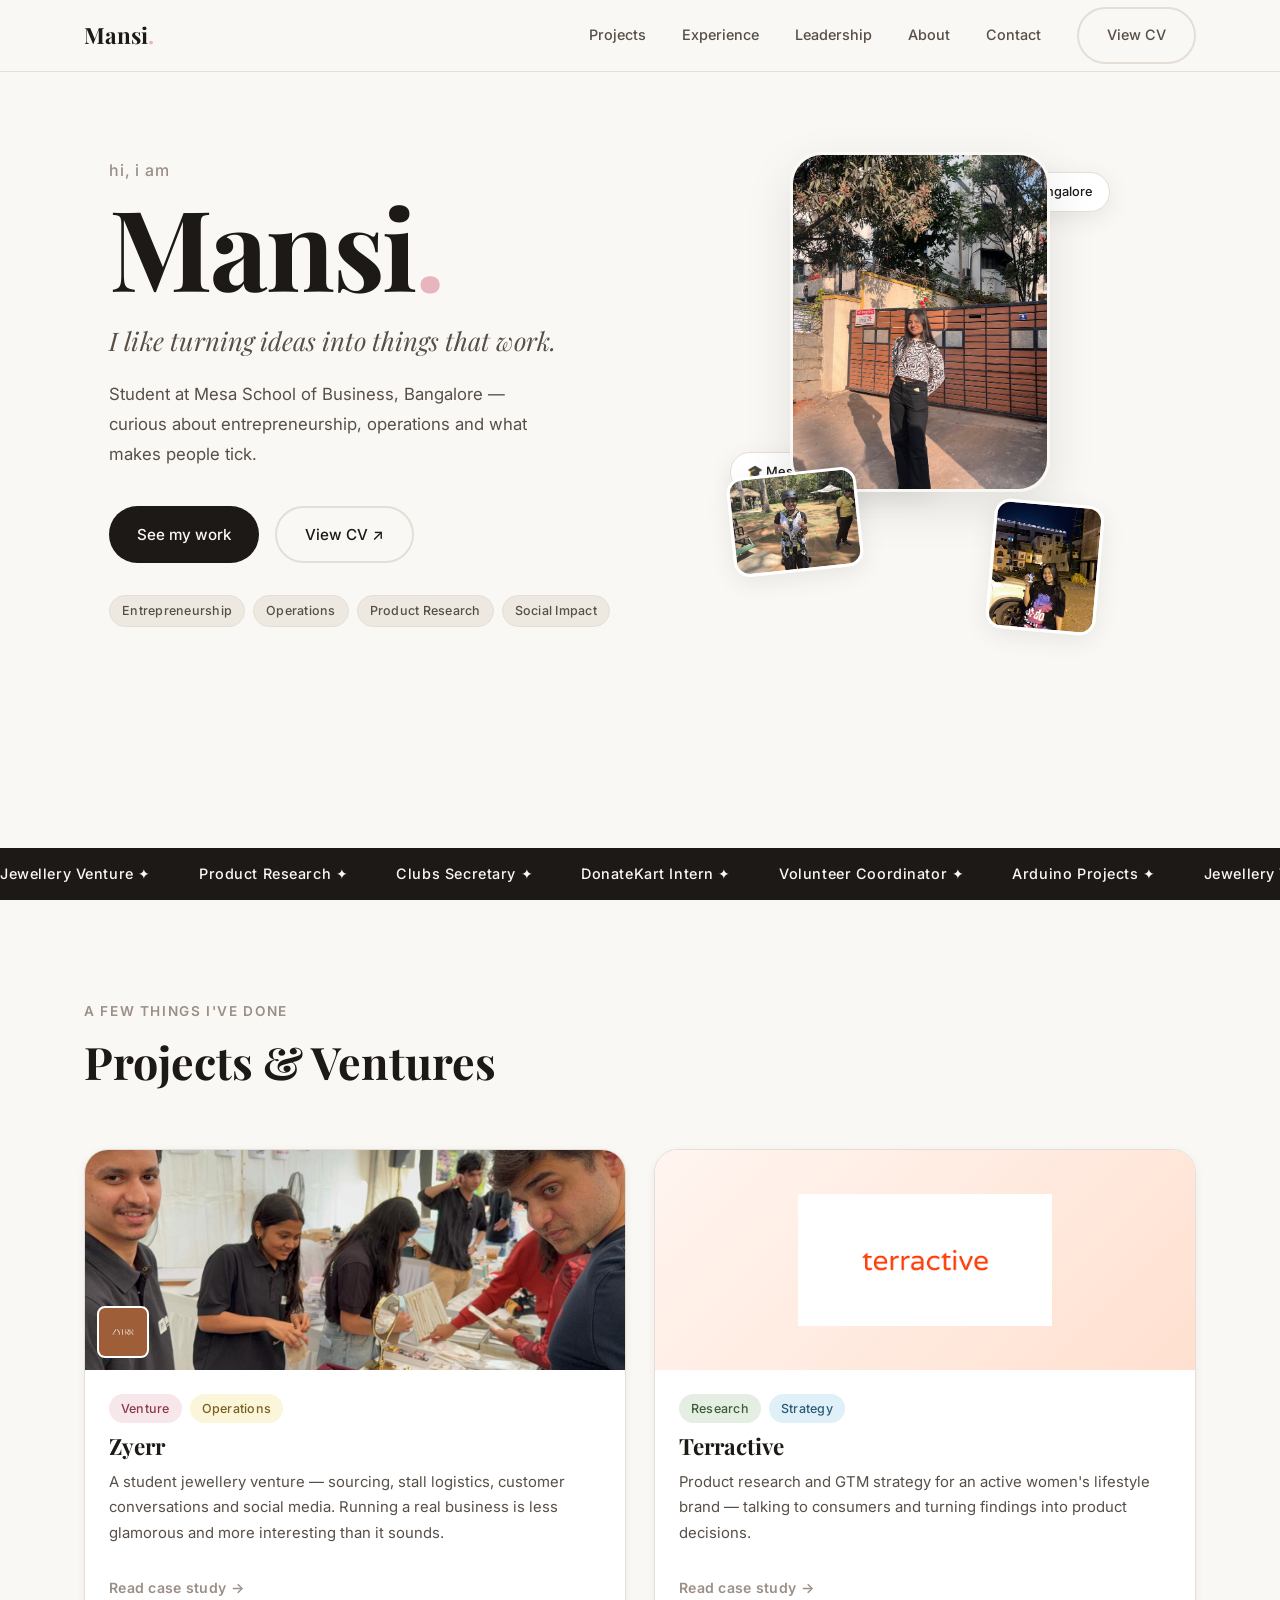
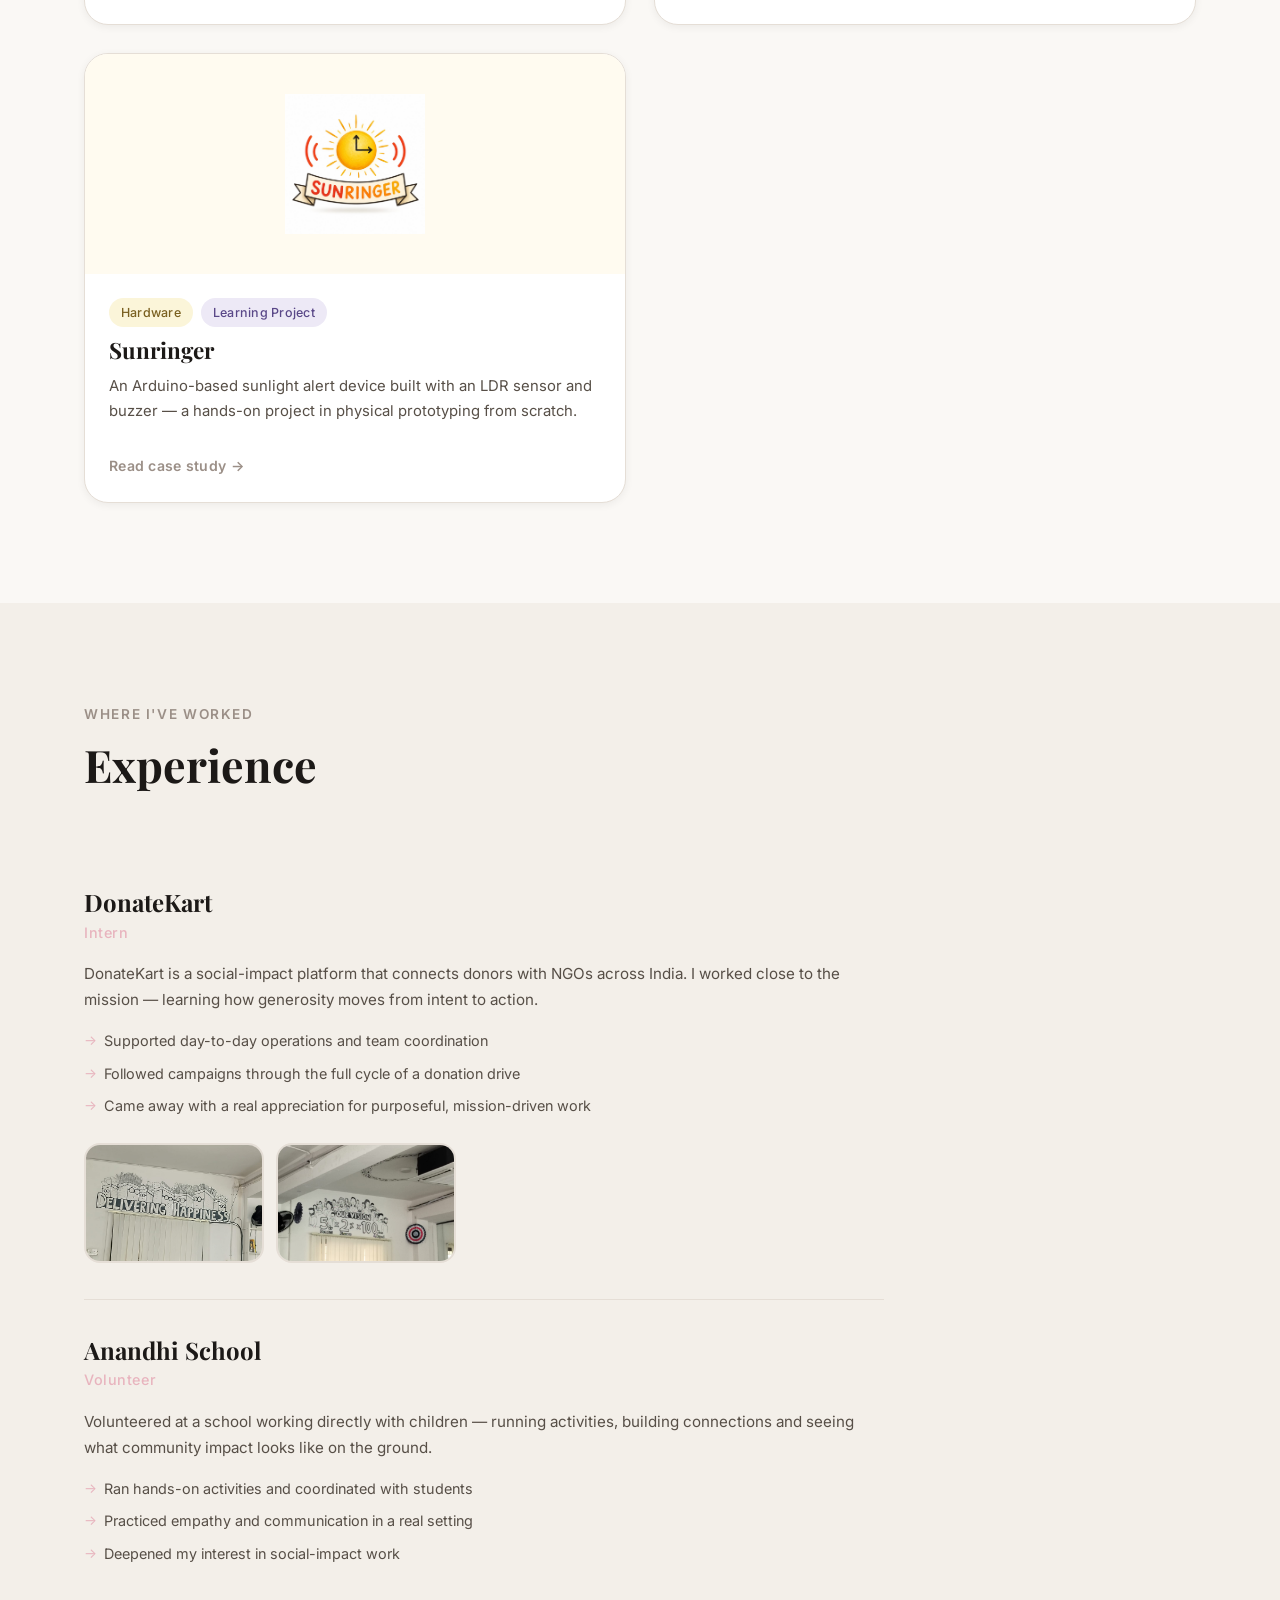
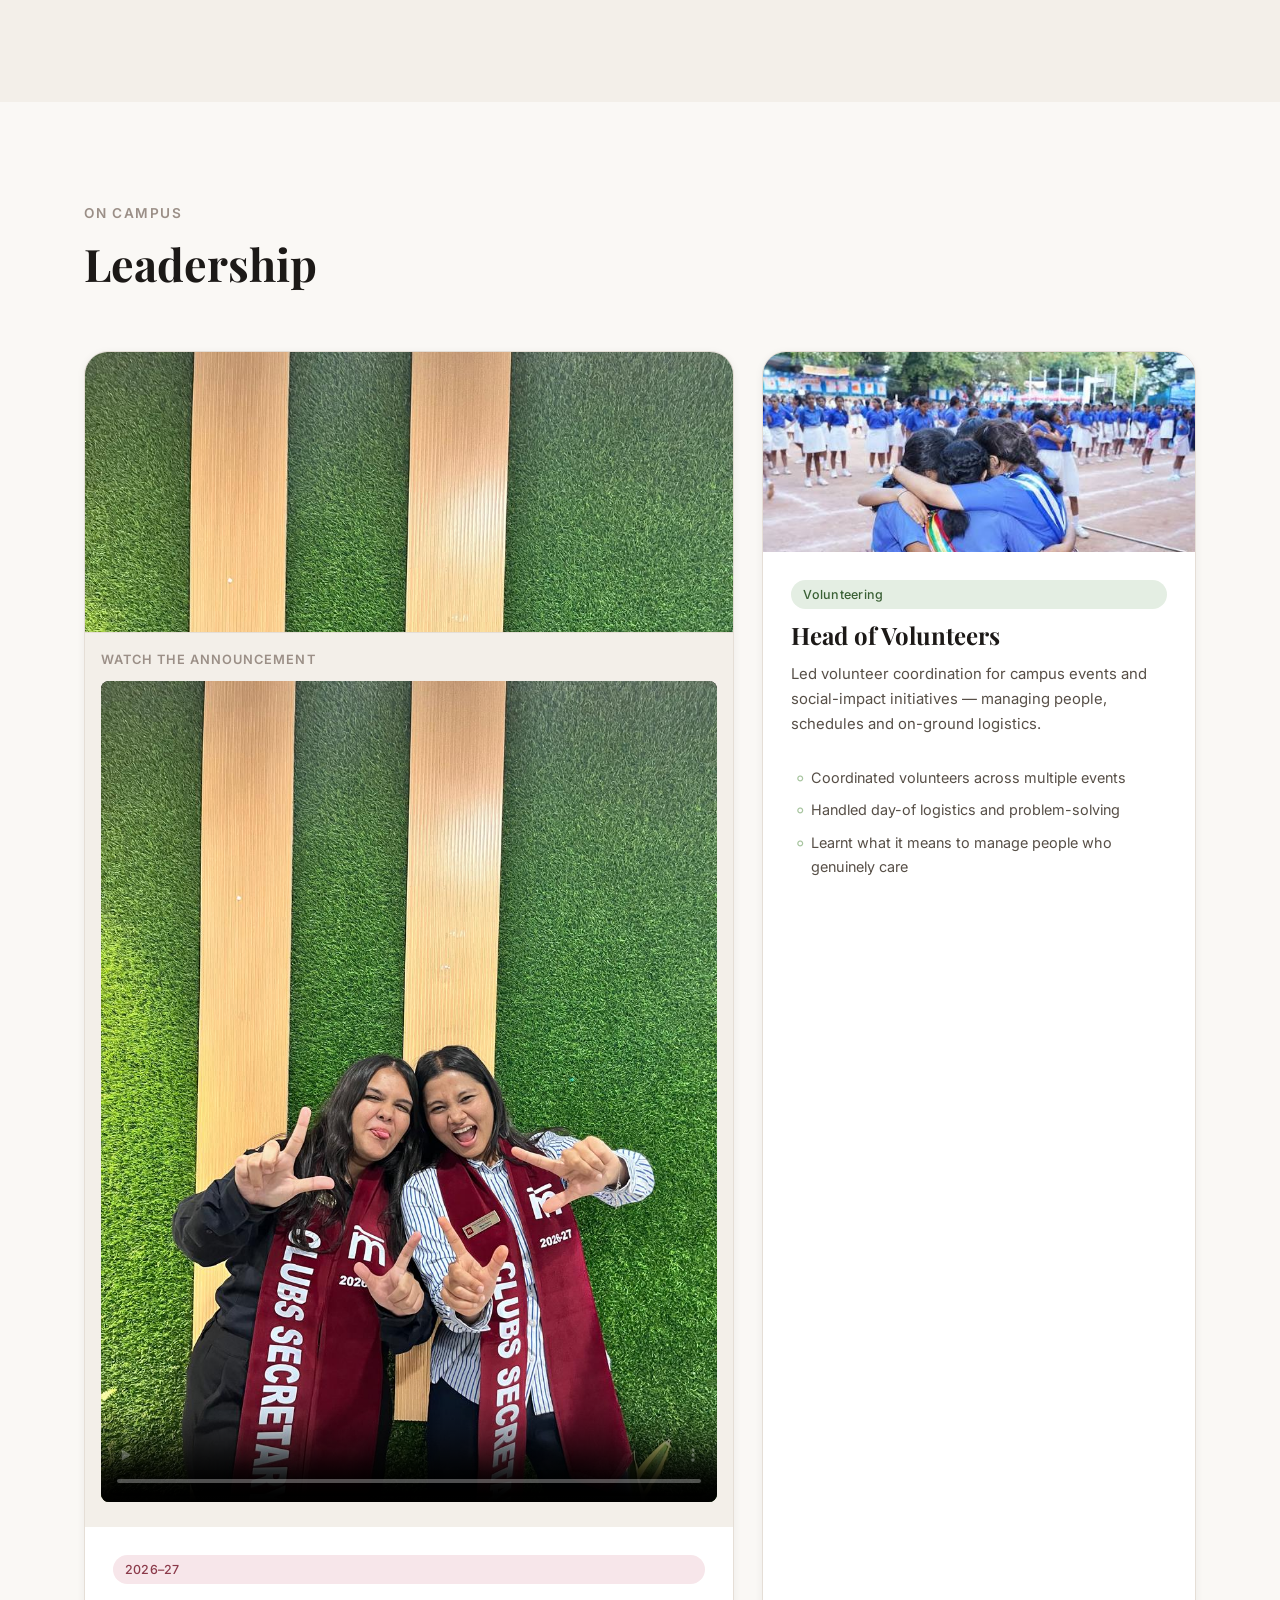
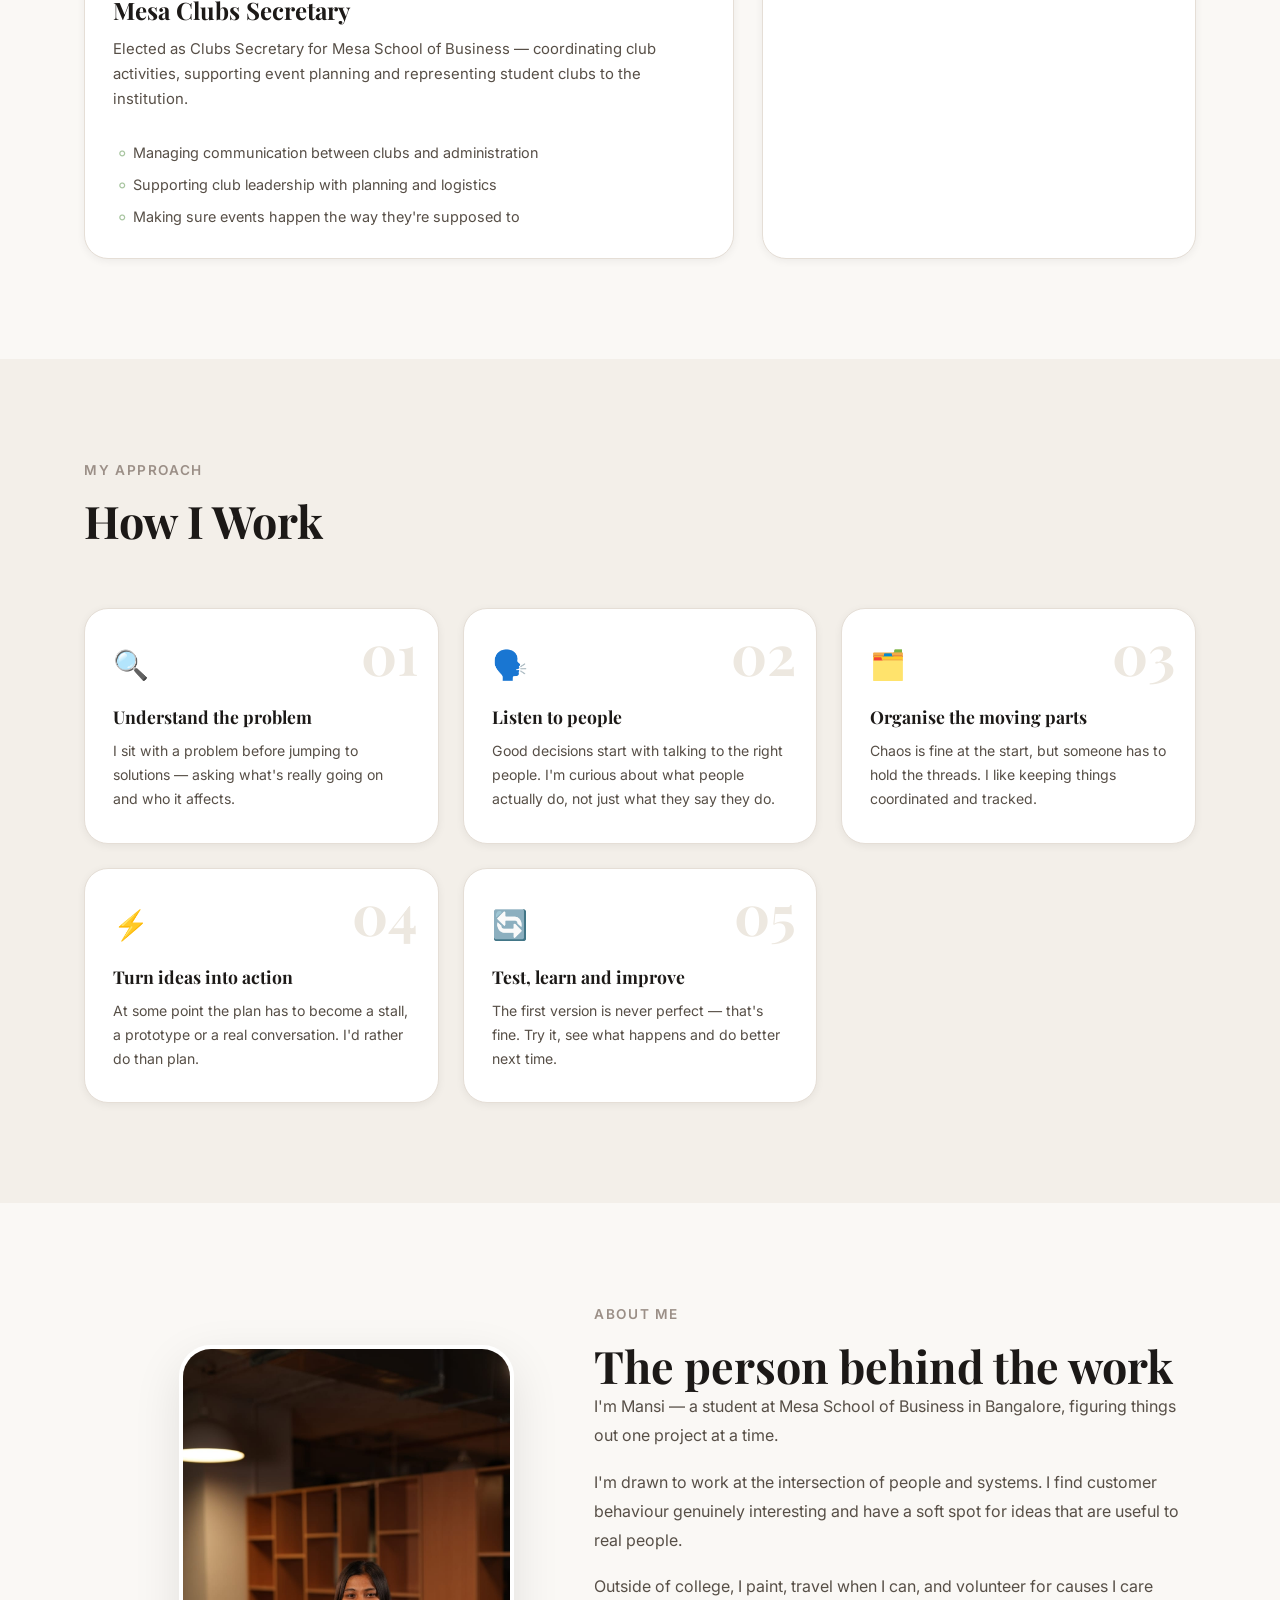
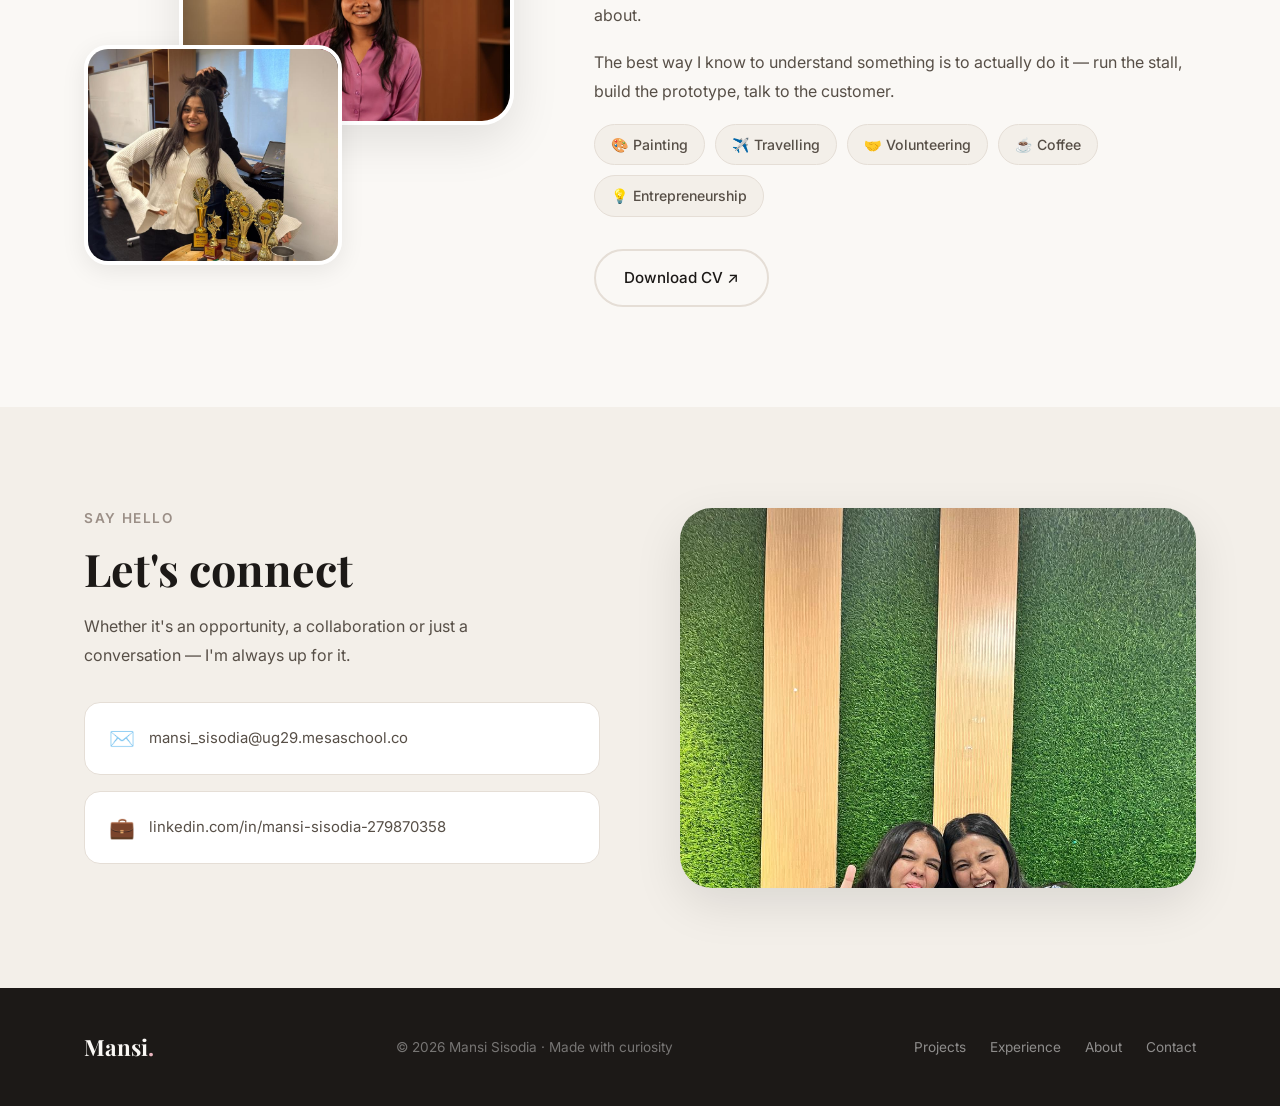
==== commit 08c7a43b: "Update index.html" ====
--- a/index.html
+++ b/index.html
@@ -22,7 +22,7 @@
         <a href="#leadership">Leadership</a>
         <a href="#about">About</a>
         <a href="#contact">Contact</a>
-        <a href="cv/Mansi Sisodia_CV Final.pdf" target="_blank" class="btn btn-outline btn-sm-outline">View CV</a>
+        <a href="Mansi%20Sisodia_CV%20Final.pdf" target="_blank" class="btn btn-outline btn-sm-outline">View CV</a>
       </nav>
       <button class="hamburger" id="hamburger" aria-label="Toggle menu">
         <span></span><span></span><span></span>
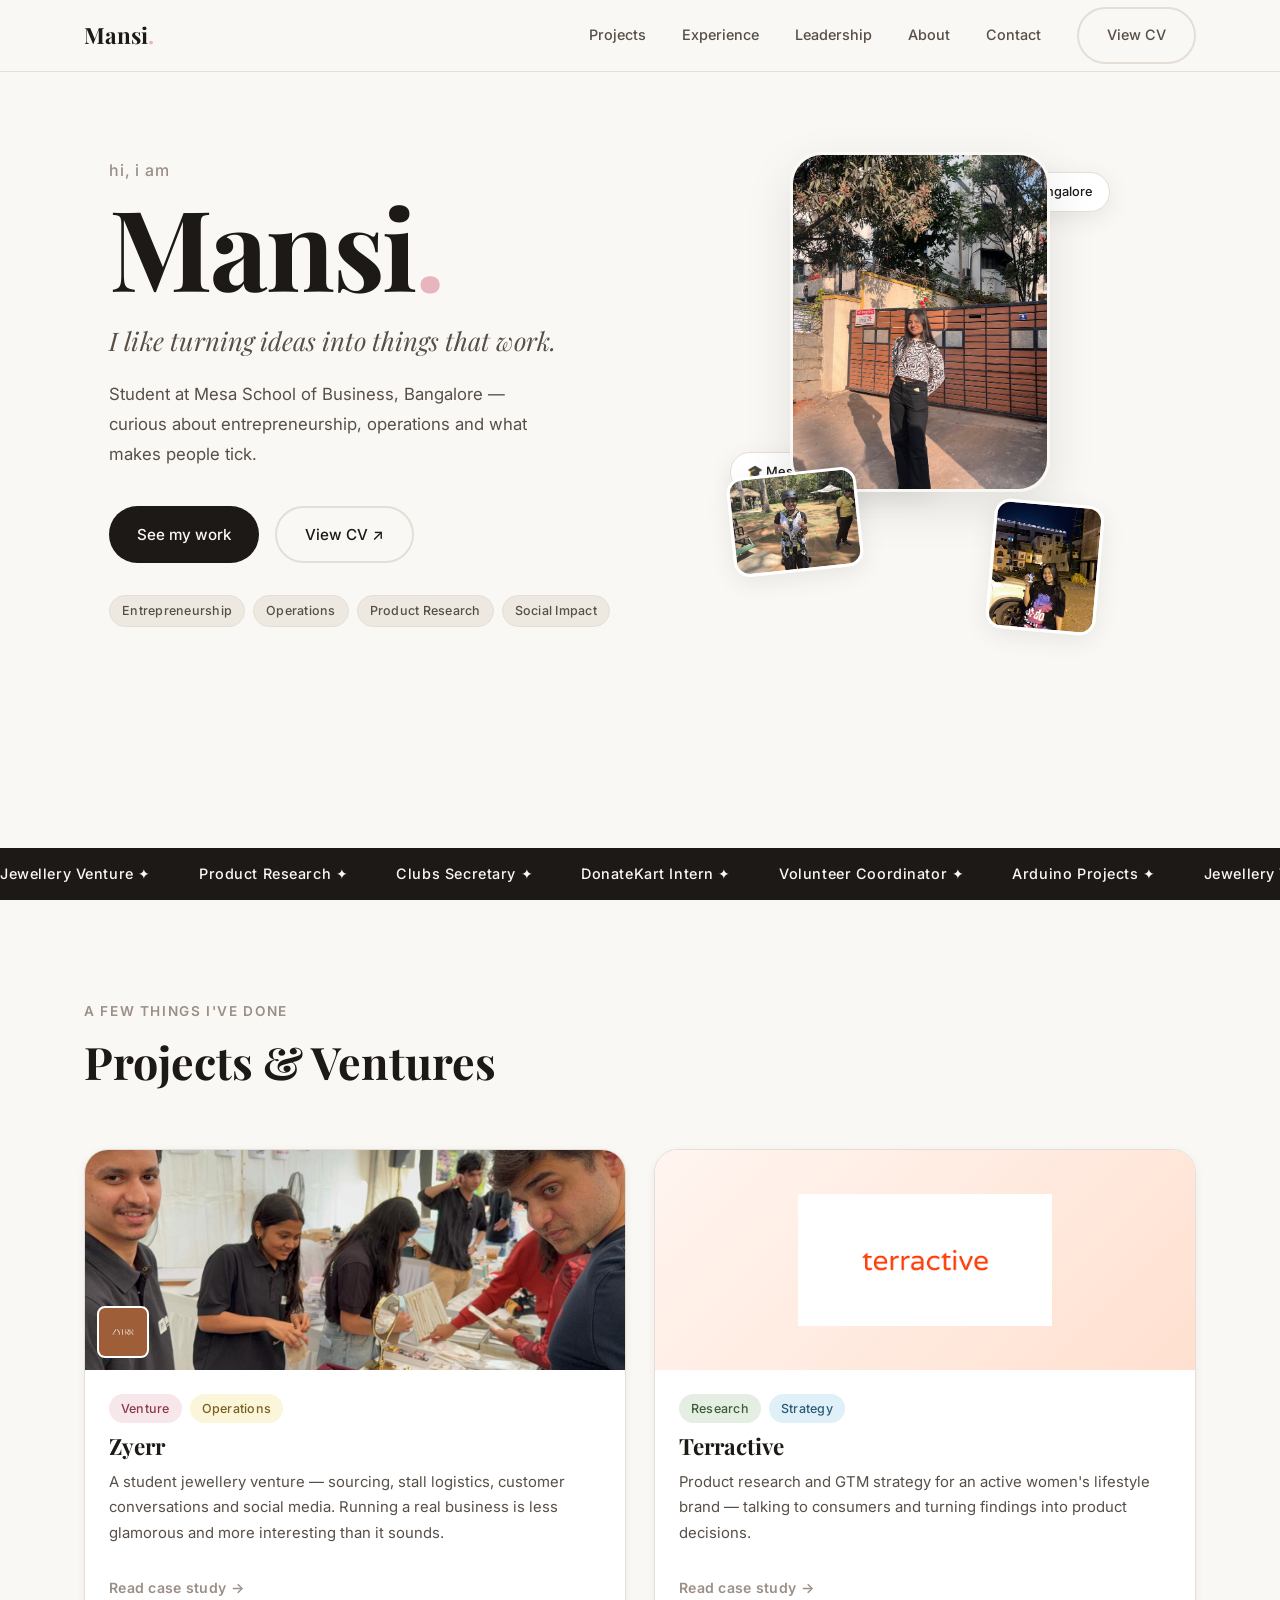
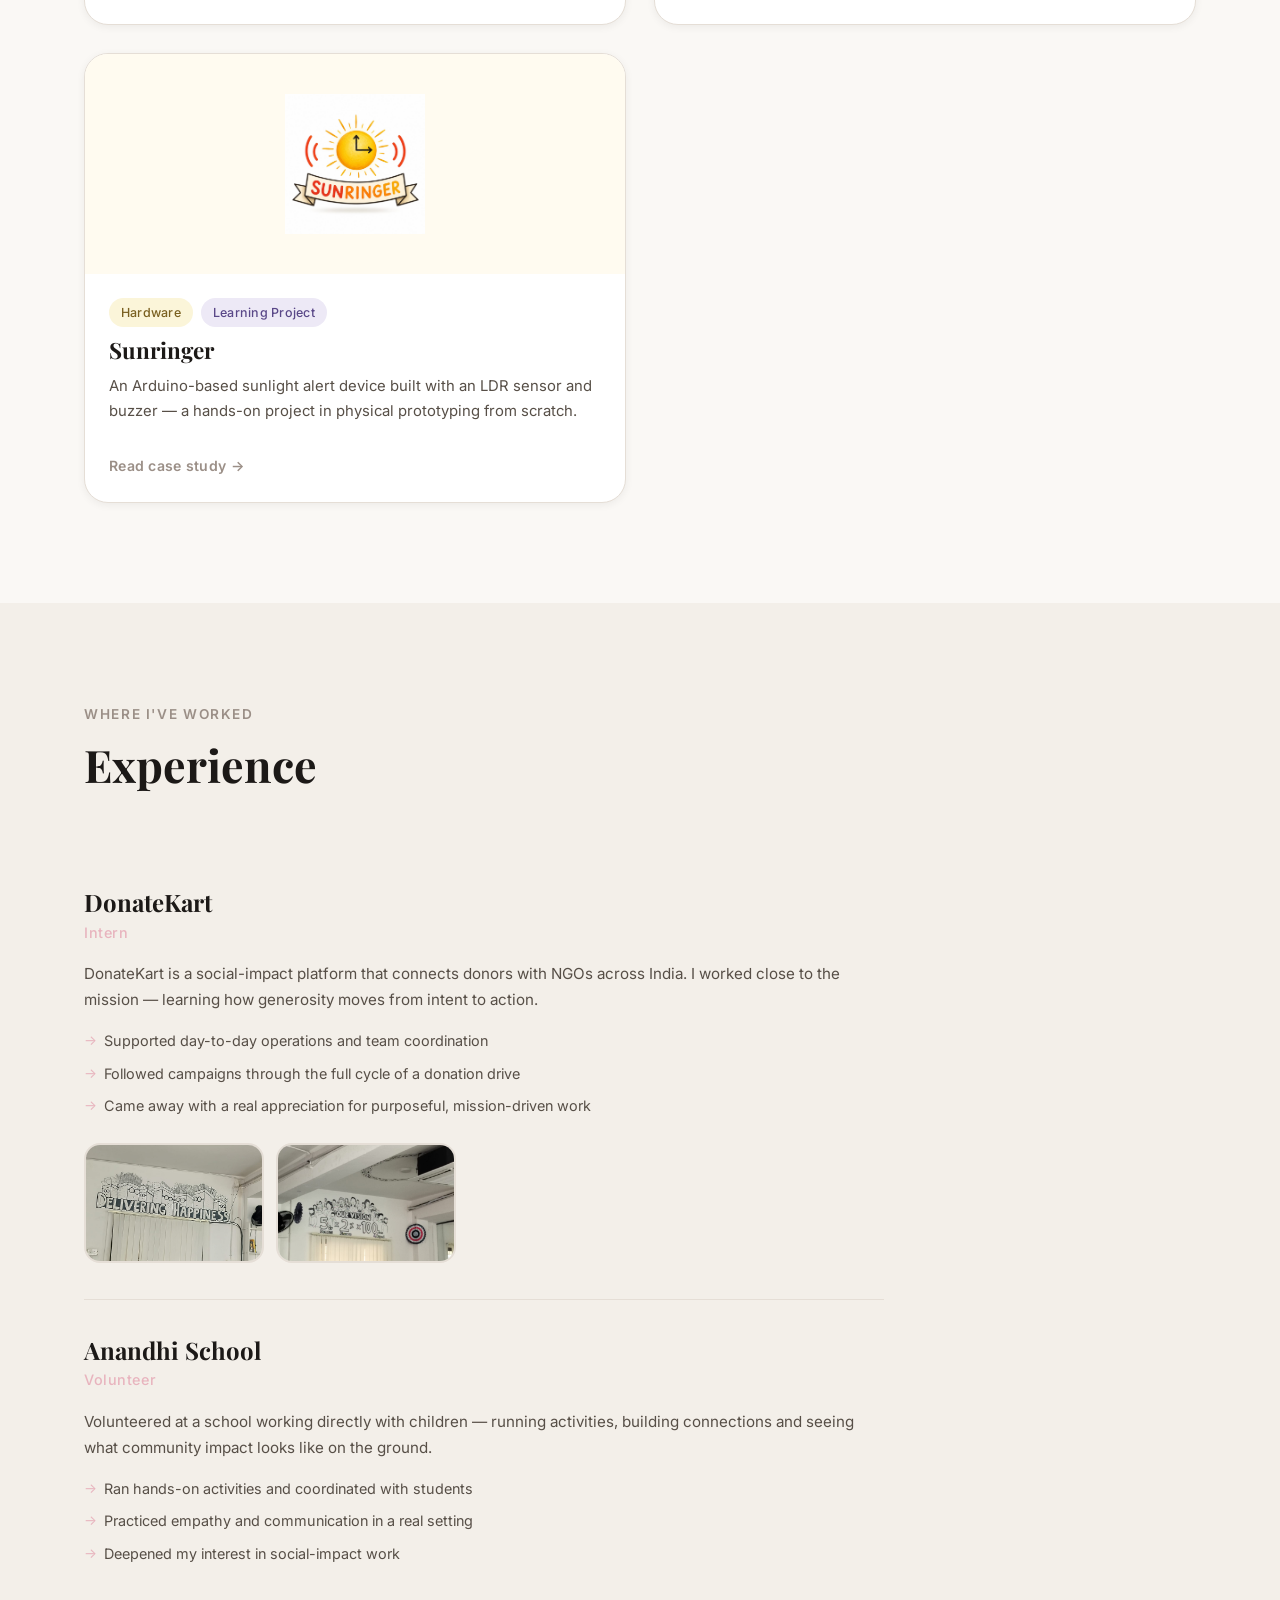
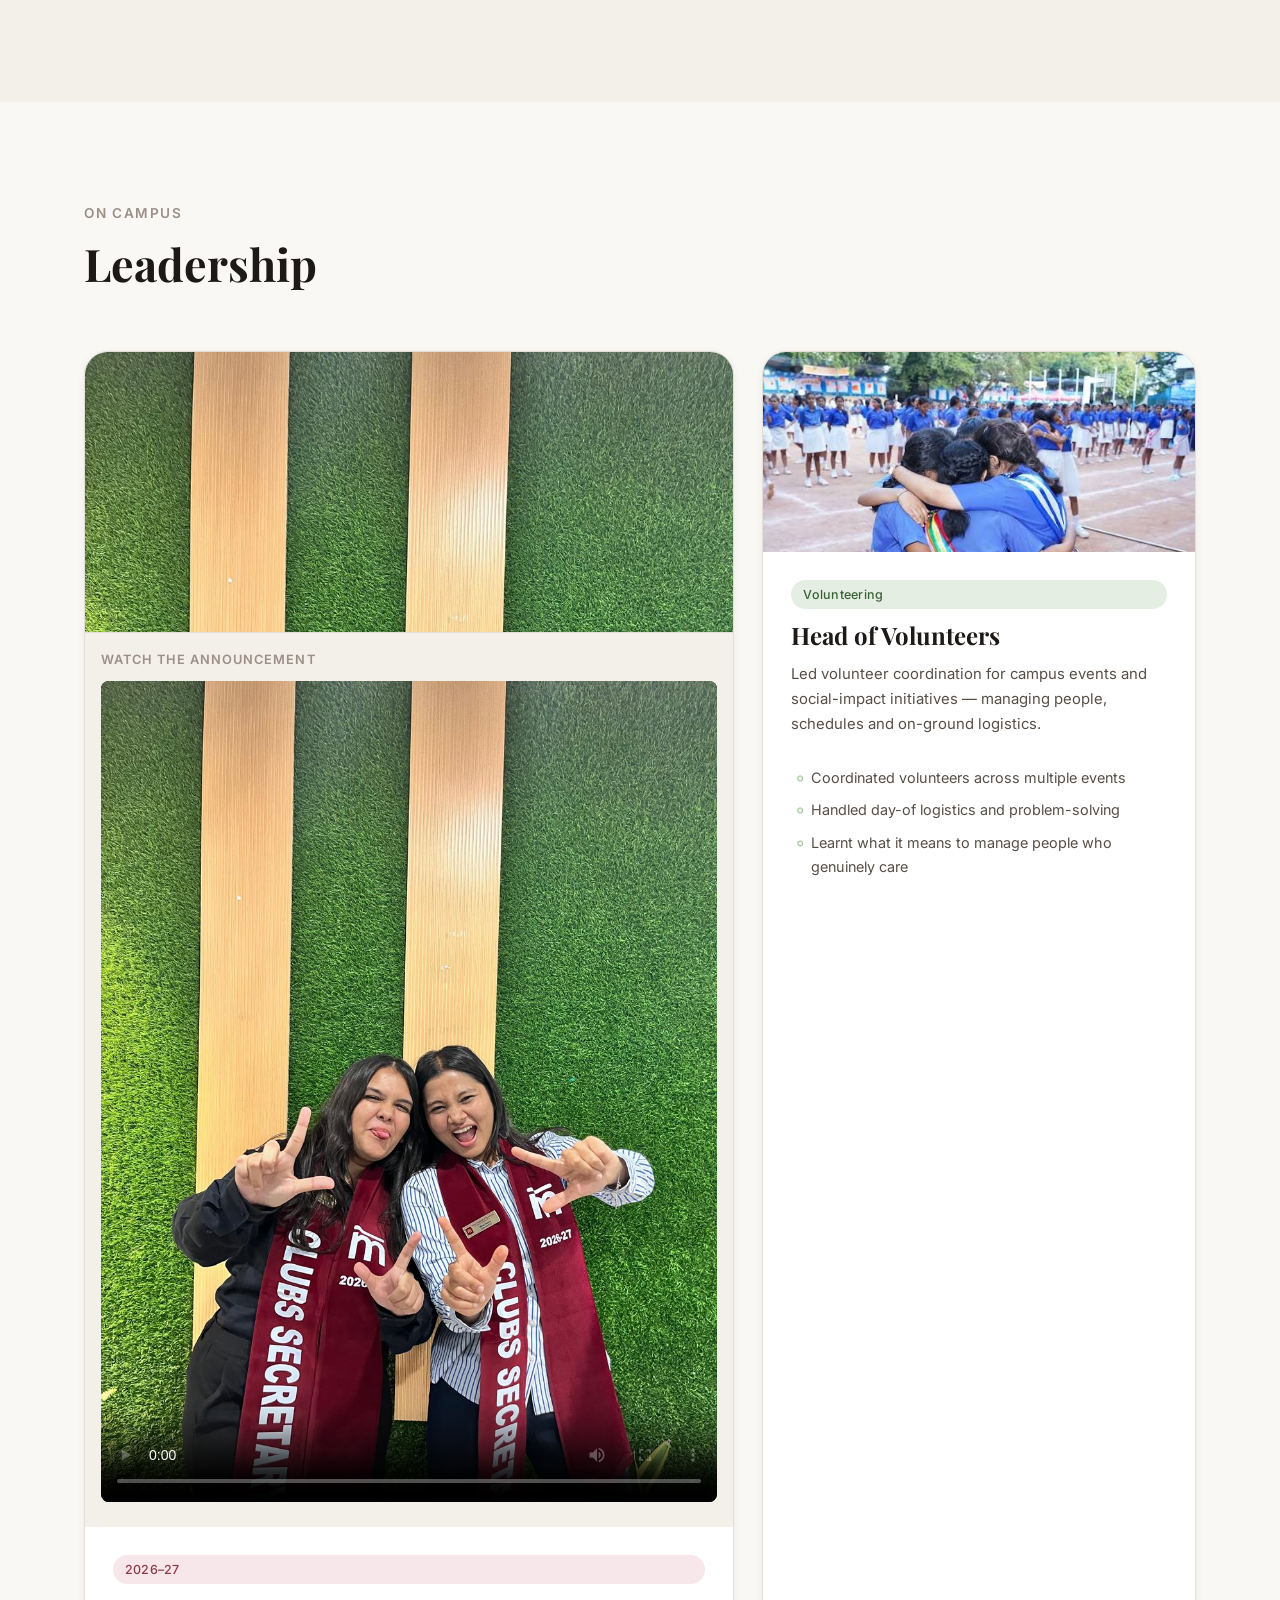
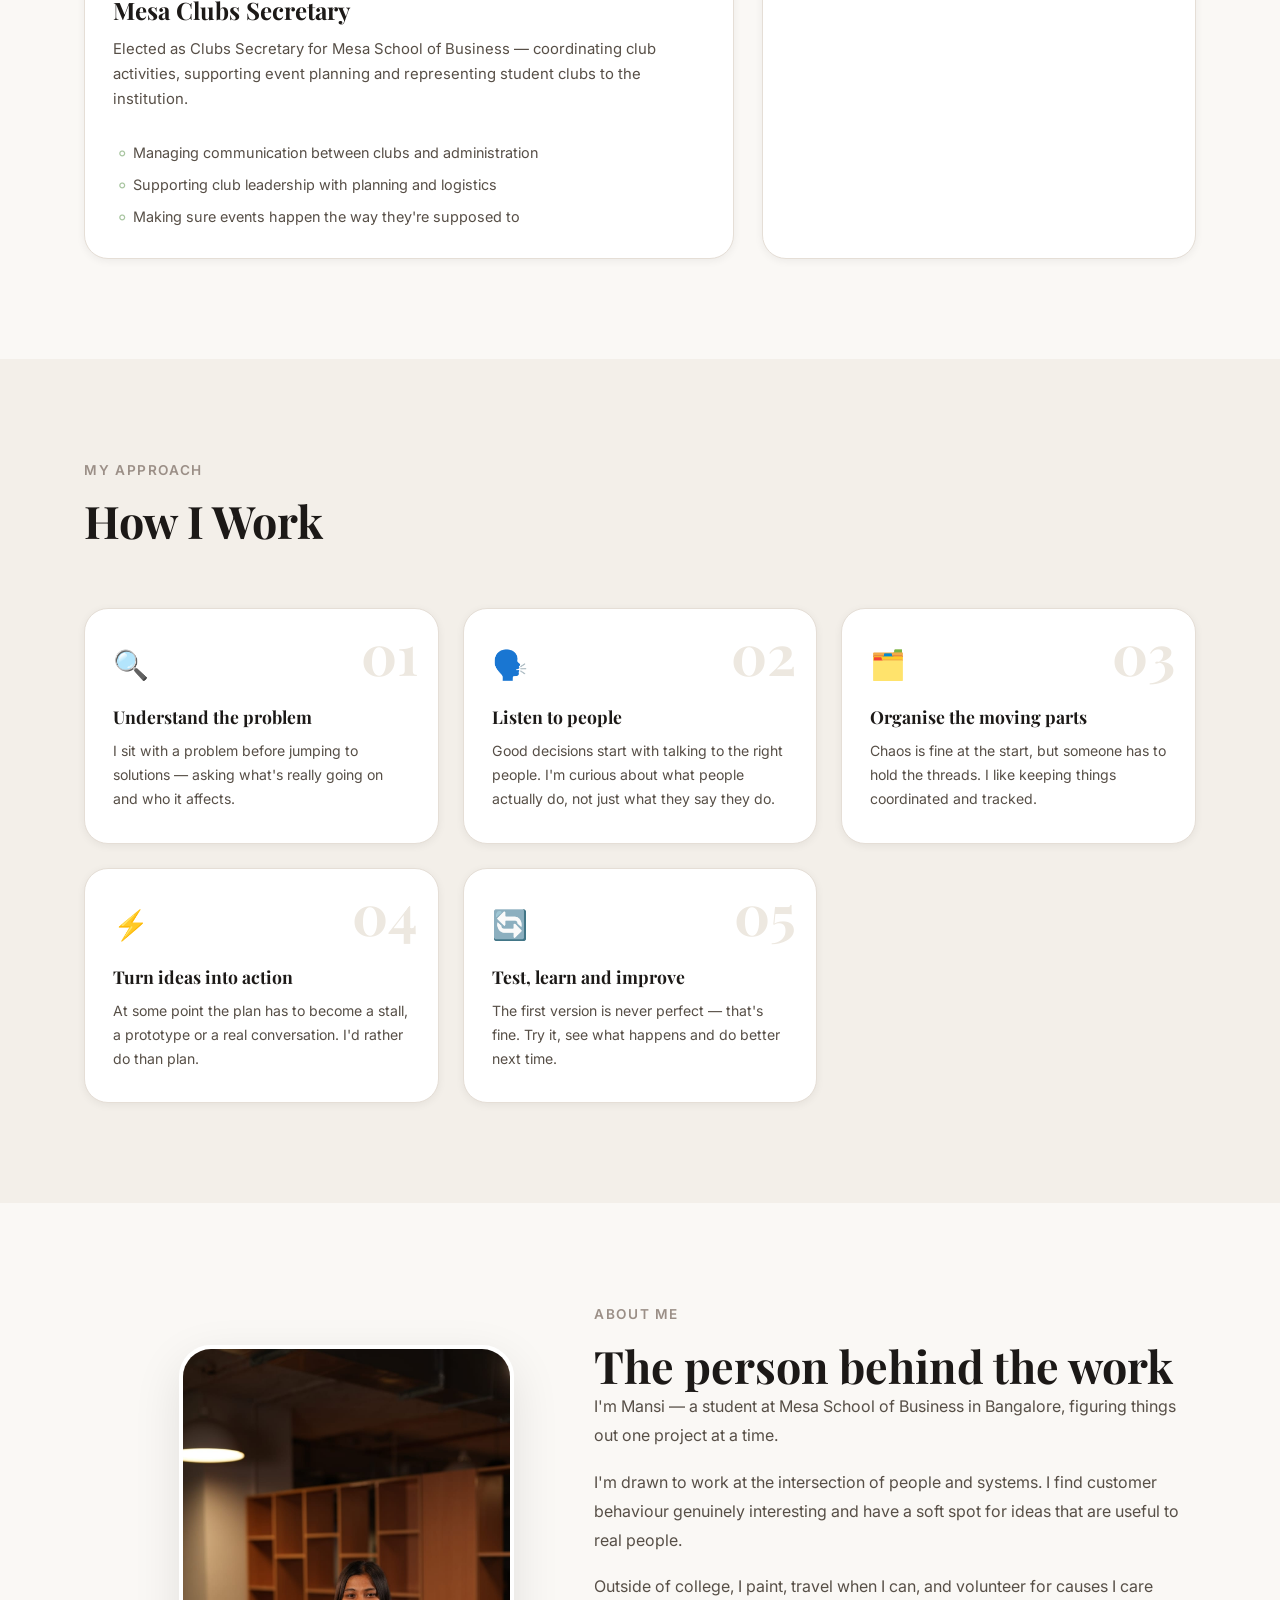
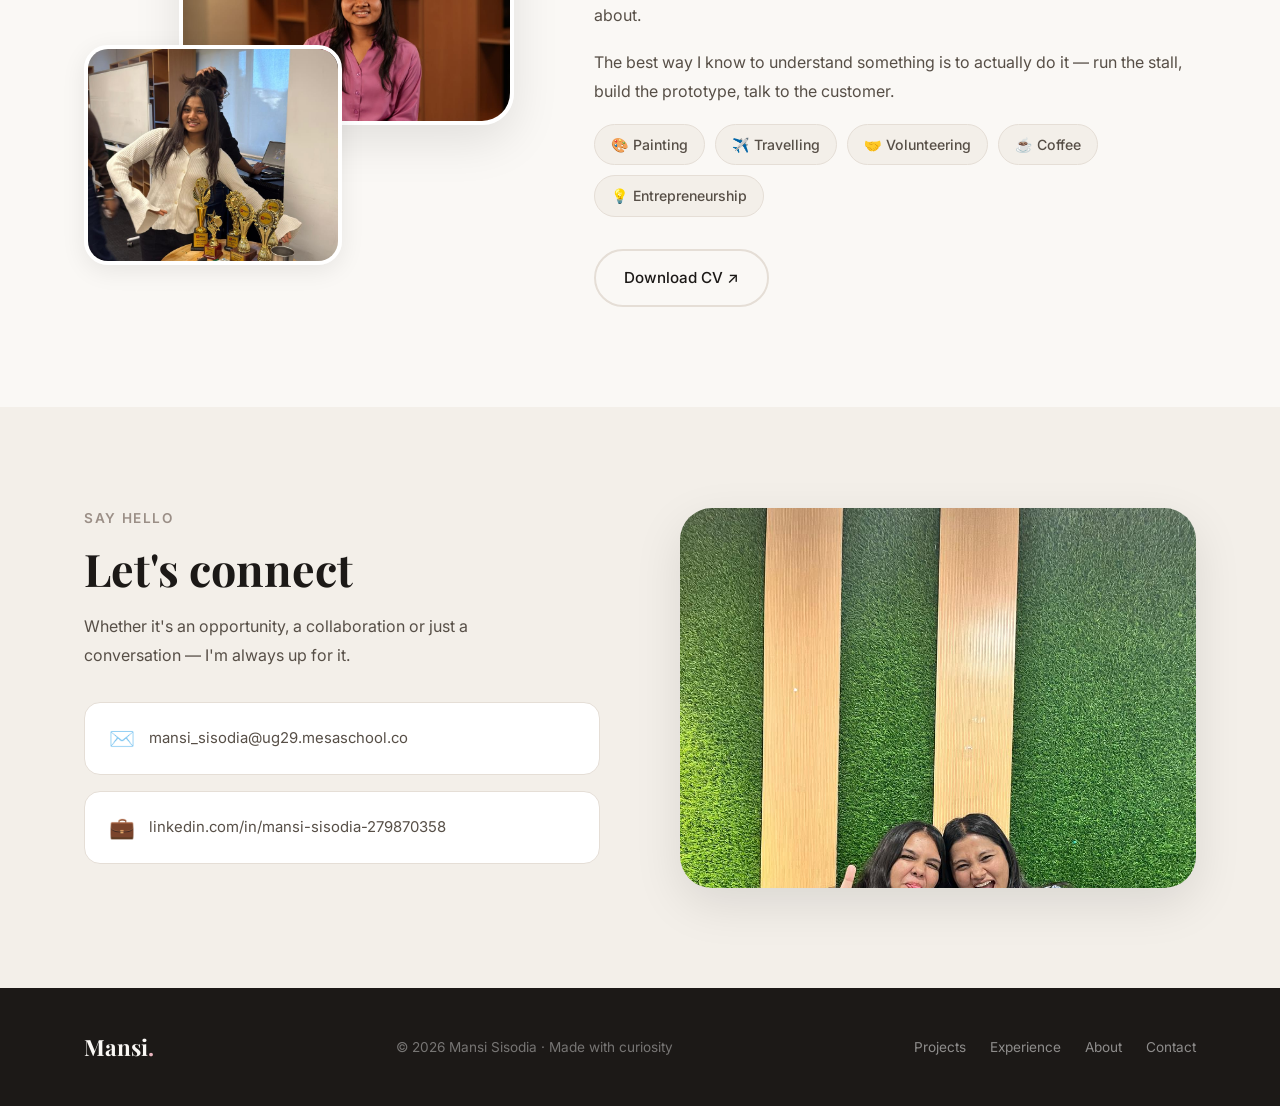
==== commit b7779c77: "Update index.html" ====
--- a/index.html
+++ b/index.html
@@ -364,7 +364,7 @@
             <span class="interest-chip">☕ Coffee</span>
             <span class="interest-chip">💡 Entrepreneurship</span>
           </div>
-          <a href="cv/Mansi Sisodia_CV Final.pdf" target="_blank" class="btn btn-outline" style="margin-top:2rem;">Download CV ↗</a>
+          <a href="Mansi%20Sisodia_CV%20Final.pdf" download class="btn btn-outline" style="margin-top:2rem;">Download CV ↗</a>
         </div>
       </div>
     </div>
